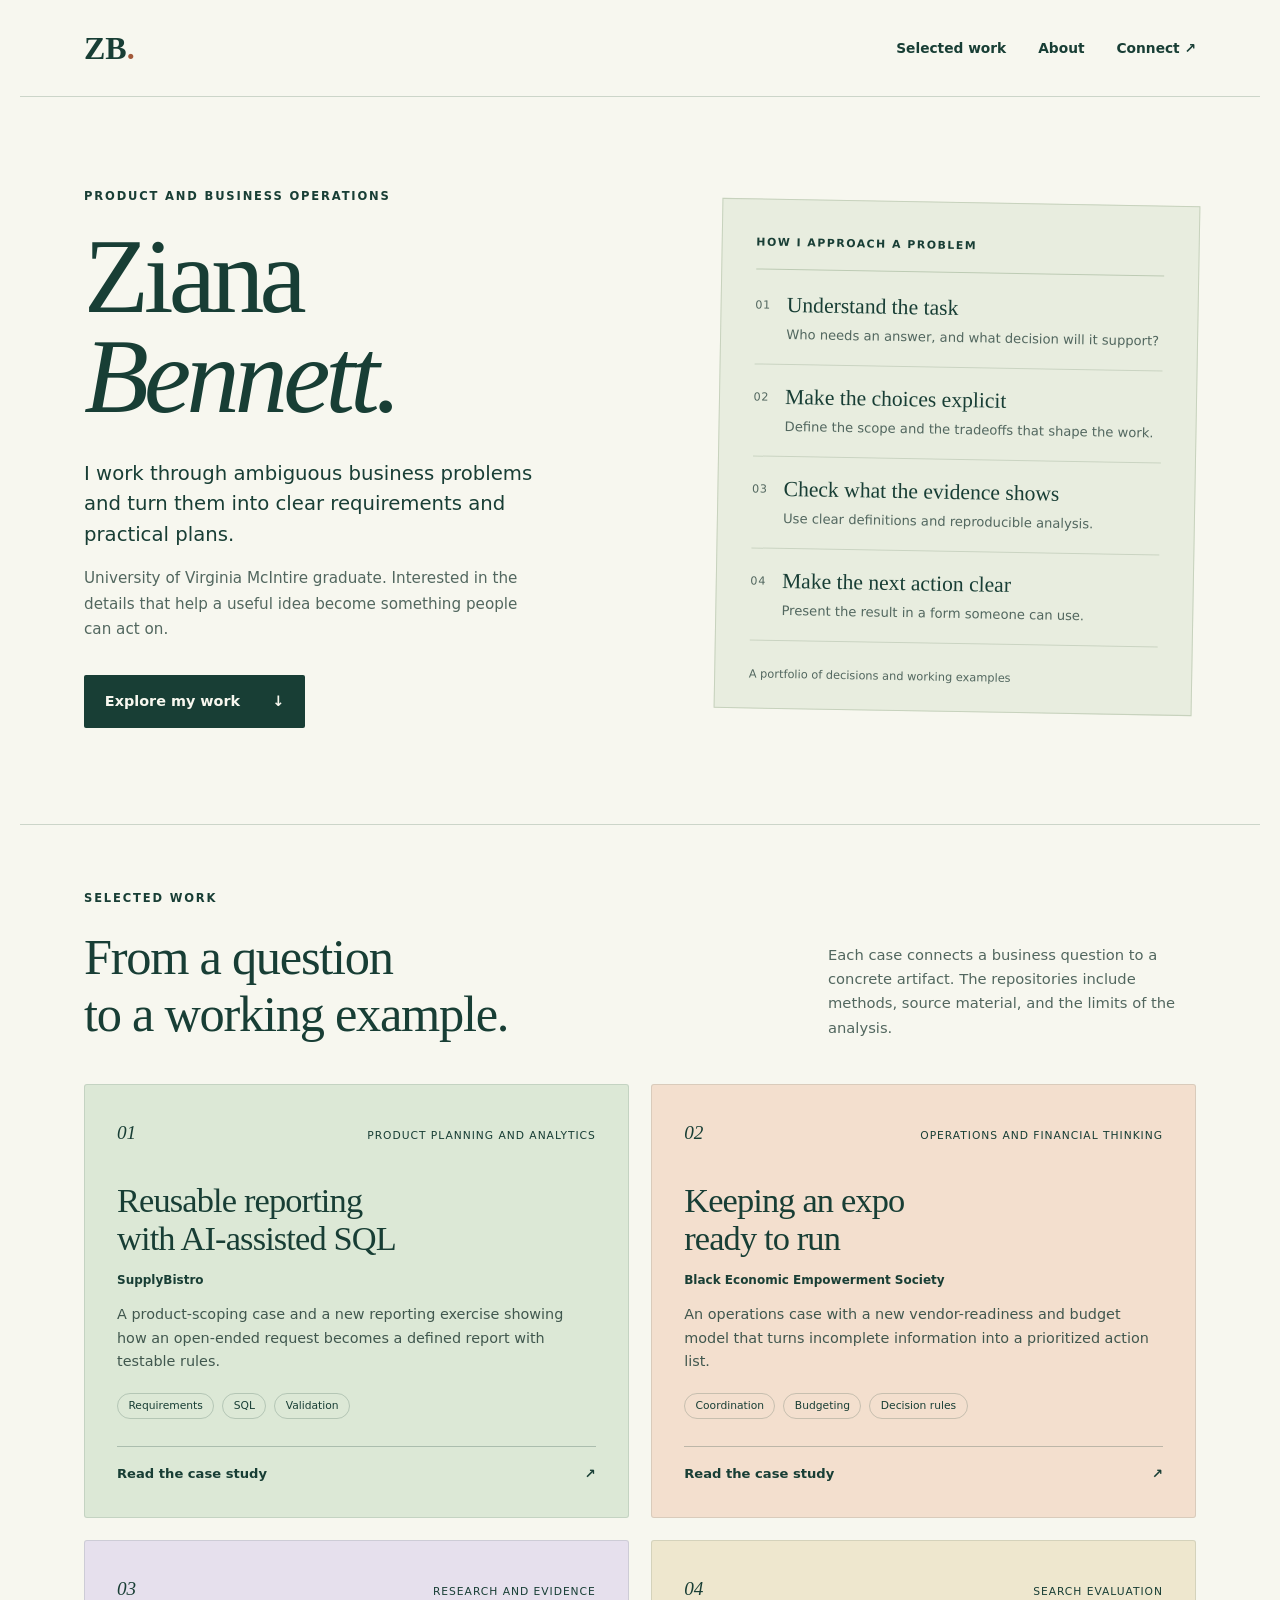
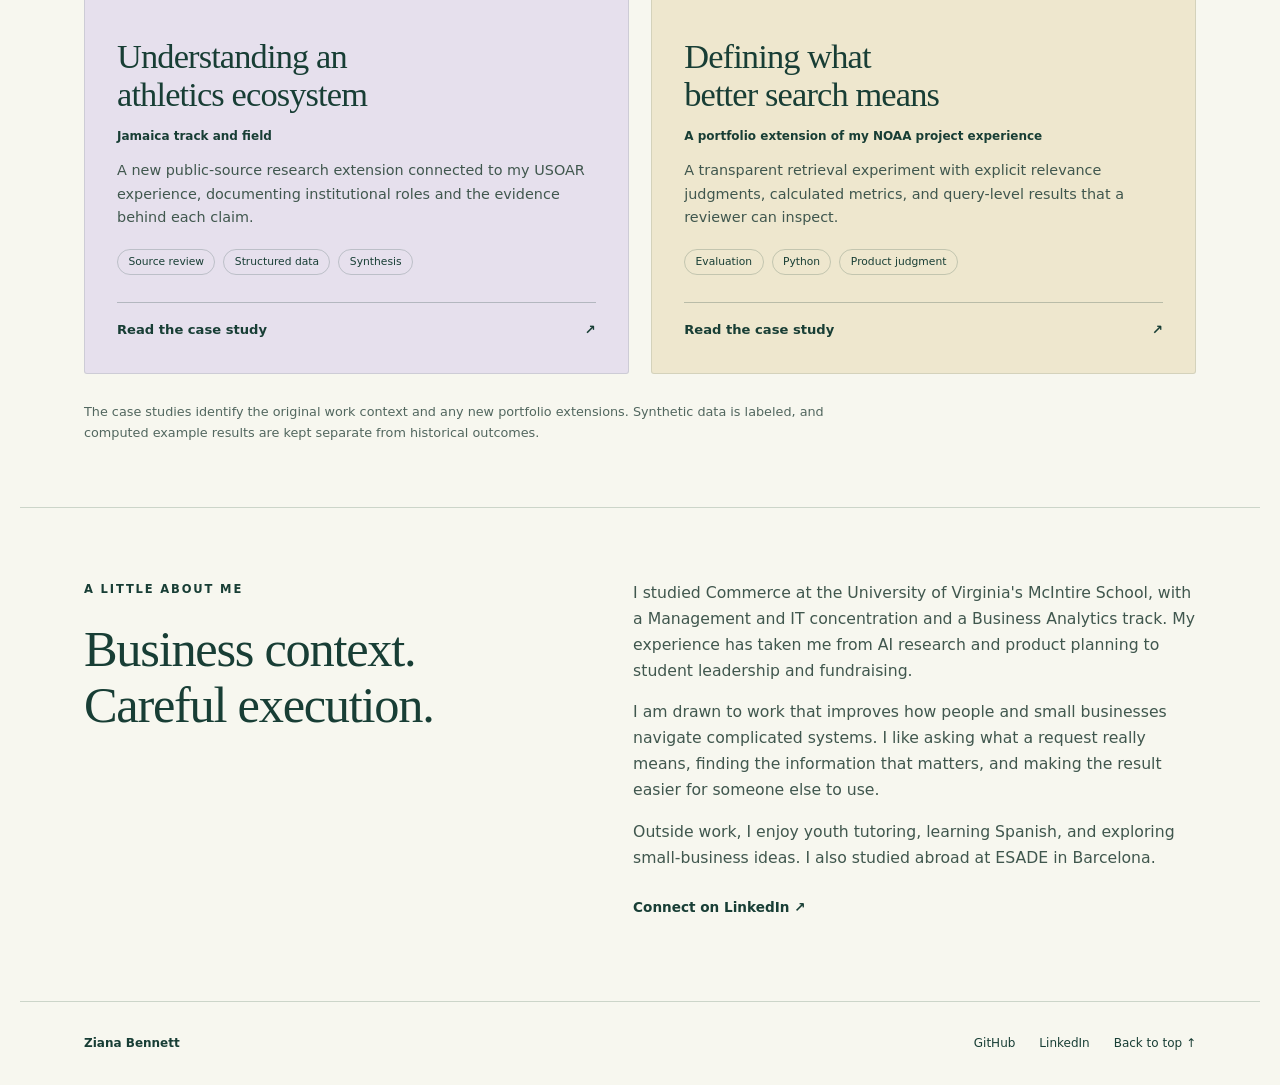
==== index.html @ 54d26b0f "Publish the portfolio website" ====
<!doctype html>
<html lang="en">
<head>
  <meta charset="utf-8">
  <meta name="viewport" content="width=device-width,initial-scale=1">
  <meta name="description" content="Ziana Bennett's product and business operations portfolio. Explore reporting, event operations, research, and search evaluation case studies.">
  <meta name="theme-color" content="#193d35">
  <title>Ziana Bennett | Product and Business Operations</title>
  <link rel="stylesheet" href="styles.css">
</head>
<body>
  <a class="skip-link" href="#main">Skip to content</a>
  <header class="site-header">
    <a class="wordmark" href="#home" aria-label="Ziana Bennett home">ZB<span aria-hidden="true">.</span></a>
    <nav aria-label="Main navigation">
      <a href="#work">Selected work</a>
      <a href="#about">About</a>
      <a href="https://www.linkedin.com/in/ziana-bennett/">Connect <span aria-hidden="true">↗</span></a>
    </nav>
  </header>
  <main id="main">
    <section class="hero" id="home" aria-labelledby="hero-title">
      <div class="hero-copy">
        <p class="eyebrow">Product and business operations</p>
        <h1 id="hero-title">Ziana<br><em>Bennett.</em></h1>
        <p class="intro">I work through ambiguous business problems and turn them into clear requirements and practical plans.</p>
        <p class="hero-note">University of Virginia McIntire graduate. Interested in the details that help a useful idea become something people can act on.</p>
        <a class="button" href="#work">Explore my work <span aria-hidden="true">↓</span></a>
      </div>
      <aside class="hero-panel" aria-label="Portfolio approach">
        <div class="panel-label">How I approach a problem</div>
        <ol class="approach">
          <li><span class="step">01</span><div><h2>Understand the task</h2><p>Who needs an answer, and what decision will it support?</p></div></li>
          <li><span class="step">02</span><div><h2>Make the choices explicit</h2><p>Define the scope and the tradeoffs that shape the work.</p></div></li>
          <li><span class="step">03</span><div><h2>Check what the evidence shows</h2><p>Use clear definitions and reproducible analysis.</p></div></li>
          <li><span class="step">04</span><div><h2>Make the next action clear</h2><p>Present the result in a form someone can use.</p></div></li>
        </ol>
        <p class="panel-footer">A portfolio of decisions and working examples</p>
      </aside>
    </section>
    <section class="work-section" id="work" aria-labelledby="work-title">
      <div class="section-heading"><div><p class="eyebrow">Selected work</p><h2 id="work-title">From a question<br>to a working example.</h2></div><p>Each case connects a business question to a concrete artifact. The repositories include methods, source material, and the limits of the analysis.</p></div>
      <div class="project-grid">
        <article class="project-card card-green">
          <div class="card-top"><span class="project-number">01</span><span class="project-type">Product planning and analytics</span></div>
          <h3>Reusable reporting<br>with AI-assisted SQL</h3>
          <p class="project-context">SupplyBistro</p>
          <p>A product-scoping case and a new reporting exercise showing how an open-ended request becomes a defined report with testable rules.</p>
          <ul class="tags" aria-label="Project methods"><li>Requirements</li><li>SQL</li><li>Validation</li></ul>
          <a class="project-link" href="https://github.com/zianabennett/supplybistro-ai-reporting">Read the case study <span aria-hidden="true">↗</span></a>
        </article>
        <article class="project-card card-peach">
          <div class="card-top"><span class="project-number">02</span><span class="project-type">Operations and financial thinking</span></div>
          <h3>Keeping an expo<br>ready to run</h3>
          <p class="project-context">Black Economic Empowerment Society</p>
          <p>An operations case with a new vendor-readiness and budget model that turns incomplete information into a prioritized action list.</p>
          <ul class="tags" aria-label="Project methods"><li>Coordination</li><li>Budgeting</li><li>Decision rules</li></ul>
          <a class="project-link" href="https://github.com/zianabennett/bees-business-expo">Read the case study <span aria-hidden="true">↗</span></a>
        </article>
        <article class="project-card card-lilac">
          <div class="card-top"><span class="project-number">03</span><span class="project-type">Research and evidence</span></div>
          <h3>Understanding an<br>athletics ecosystem</h3>
          <p class="project-context">Jamaica track and field</p>
          <p>A new public-source research extension connected to my USOAR experience, documenting institutional roles and the evidence behind each claim.</p>
          <ul class="tags" aria-label="Project methods"><li>Source review</li><li>Structured data</li><li>Synthesis</li></ul>
          <a class="project-link" href="https://github.com/zianabennett/jamaica-track-field-research">Read the case study <span aria-hidden="true">↗</span></a>
        </article>
        <article class="project-card card-sand">
          <div class="card-top"><span class="project-number">04</span><span class="project-type">Search evaluation</span></div>
          <h3>Defining what<br>better search means</h3>
          <p class="project-context">A portfolio extension of my NOAA project experience</p>
          <p>A transparent retrieval experiment with explicit relevance judgments, calculated metrics, and query-level results that a reviewer can inspect.</p>
          <ul class="tags" aria-label="Project methods"><li>Evaluation</li><li>Python</li><li>Product judgment</li></ul>
          <a class="project-link" href="https://github.com/zianabennett/noaa-ai-search-case-study">Read the case study <span aria-hidden="true">↗</span></a>
        </article>
      </div>
      <p class="work-note">The case studies identify the original work context and any new portfolio extensions. Synthetic data is labeled, and computed example results are kept separate from historical outcomes.</p>
    </section>
    <section class="about-section" id="about" aria-labelledby="about-title">
      <div><p class="eyebrow">A little about me</p><h2 id="about-title">Business context.<br>Careful execution.</h2></div>
      <div class="about-copy"><p>I studied Commerce at the University of Virginia's McIntire School, with a Management and IT concentration and a Business Analytics track. My experience has taken me from AI research and product planning to student leadership and fundraising.</p><p>I am drawn to work that improves how people and small businesses navigate complicated systems. I like asking what a request really means, finding the information that matters, and making the result easier for someone else to use.</p><p>Outside work, I enjoy youth tutoring, learning Spanish, and exploring small-business ideas. I also studied abroad at ESADE in Barcelona.</p><a class="text-link" href="https://www.linkedin.com/in/ziana-bennett/">Connect on LinkedIn <span aria-hidden="true">↗</span></a></div>
    </section>
  </main>
  <footer><p>Ziana Bennett</p><div><a href="https://github.com/zianabennett">GitHub</a><a href="https://www.linkedin.com/in/ziana-bennett/">LinkedIn</a><a href="#home">Back to top ↑</a></div></footer>
</body>
</html>
---- styles.css ----
:root{--ink:#183e35;--muted:#52675f;--paper:#f7f7ef;--line:#ccd5c9;--green:#dce8d6;--peach:#f3dfce;--lilac:#e6e0ed;--sand:#eee7ce;--serif:Georgia,'Times New Roman',serif;--sans:Inter,ui-sans-serif,system-ui,-apple-system,BlinkMacSystemFont,'Segoe UI',sans-serif}
*{box-sizing:border-box}html{scroll-behavior:smooth;scroll-padding-top:2rem}body{margin:0;background:var(--paper);color:var(--ink);font-family:var(--sans);font-size:16px;line-height:1.65}a{color:inherit}a:focus-visible{outline:3px solid #9b4f28;outline-offset:5px}::selection{background:#d4e1c5}.skip-link{position:absolute;left:1rem;top:-5rem;background:var(--ink);color:white;padding:.8rem 1rem;z-index:10}.skip-link:focus{top:1rem}.site-header,main,footer{max-width:1240px;margin:auto}.site-header{display:flex;justify-content:space-between;align-items:center;padding:2rem 4rem;border-bottom:1px solid var(--line)}.wordmark{font-family:var(--serif);font-size:2rem;line-height:1;text-decoration:none;font-weight:bold}.wordmark span{color:#a35a3a}nav{display:flex;gap:2rem;font-size:.86rem;font-weight:600}nav a{text-decoration:none}nav a:hover,.text-link:hover{text-decoration:underline;text-underline-offset:5px}.hero{display:grid;grid-template-columns:1.16fr 1fr;gap:5rem;align-items:center;padding:5.6rem 4rem 6rem}.eyebrow{text-transform:uppercase;letter-spacing:.16em;font-size:.72rem;font-weight:700;margin:0 0 1.35rem}.hero h1{font-family:var(--serif);font-weight:400;font-size:clamp(4.3rem,8.3vw,7.1rem);line-height:.94;letter-spacing:-.045em;margin:0 0 2rem}.hero h1 em{font-weight:400}.intro{font-size:1.23rem;line-height:1.55;max-width:30rem;margin-bottom:1rem}.hero-note{color:var(--muted);font-size:.95rem;max-width:29rem;margin:0 0 2.1rem}.button{display:inline-flex;gap:2rem;align-items:center;background:var(--ink);color:var(--paper);text-decoration:none;padding:.9rem 1.3rem;border-radius:2px;font-size:.9rem;font-weight:600}.button:hover{background:#2d5948}.hero-panel{background:#e8eddf;border:1px solid #c7d2bd;padding:2.1rem 2.1rem 1.5rem;transform:rotate(1deg)}.panel-label{text-transform:uppercase;font-size:.68rem;font-weight:700;letter-spacing:.14em;padding-bottom:1.1rem;border-bottom:1px solid #bdcbb4}.approach{list-style:none;padding:0;margin:.2rem 0 1.5rem}.approach li{display:flex;gap:1rem;border-bottom:1px solid #cad4c2;padding:1.2rem 0}.step{font-size:.7rem;letter-spacing:.06em;padding-top:.3rem;color:var(--muted)}.approach h2{font-family:var(--serif);font-size:1.35rem;line-height:1.2;font-weight:400;margin:0 0 .4rem}.approach p{font-size:.82rem;line-height:1.55;color:var(--muted);margin:0}.panel-footer{font-size:.71rem;color:var(--muted);margin:0}.work-section{padding:4rem;border-top:1px solid var(--line)}.section-heading{display:flex;justify-content:space-between;gap:3rem;align-items:flex-end;margin-bottom:2.6rem}.section-heading h2,.about-section h2{font-family:var(--serif);font-weight:400;font-size:clamp(2.2rem,4vw,3.15rem);line-height:1.12;letter-spacing:-.025em;margin:0}.section-heading>p{max-width:23rem;color:var(--muted);font-size:.92rem;margin:0 0 .15rem}.project-grid{display:grid;grid-template-columns:1fr 1fr;gap:1.4rem}.project-card{padding:2rem;display:flex;flex-direction:column;border:1px solid rgba(24,62,53,.12);min-height:430px;border-radius:3px}.card-green{background:var(--green)}.card-peach{background:var(--peach)}.card-lilac{background:var(--lilac)}.card-sand{background:var(--sand)}.card-top{display:flex;gap:1rem;justify-content:space-between;align-items:baseline;margin-bottom:2rem}.project-number{font-family:var(--serif);font-style:italic;font-size:1.2rem}.project-type{font-size:.67rem;text-transform:uppercase;letter-spacing:.09em;text-align:right;line-height:1.5}.project-card h3{font-family:var(--serif);font-size:2.15rem;font-weight:400;line-height:1.13;letter-spacing:-.025em;margin:0 0 .8rem}.project-context{font-size:.75rem!important;font-weight:650;color:var(--ink)!important;margin:0 0 .75rem!important}.project-card>p{font-size:.9rem;color:#40574e;line-height:1.65;margin:0 0 1rem}.tags{list-style:none;display:flex;flex-wrap:wrap;gap:.5rem;margin:.15rem 0 1.7rem;padding:0}.tags li{border:1px solid rgba(24,62,53,.2);padding:.2rem .65rem;border-radius:50px;font-size:.67rem}.project-link{margin-top:auto;border-top:1px solid rgba(24,62,53,.25);padding-top:1rem;text-decoration:none;display:flex;justify-content:space-between;font-size:.82rem;font-weight:650}.project-link:hover span{transform:translate(3px,-3px)}.project-link span{transition:transform .15s}.work-note{max-width:49rem;font-size:.8rem;line-height:1.65;color:var(--muted);margin:1.7rem 0 0}.about-section{padding:4.5rem 4rem 5rem;display:grid;grid-template-columns:1fr 1.2fr;gap:5rem;border-top:1px solid var(--line)}.about-copy p{margin:0 0 1rem;font-size:.98rem;color:#40574e}.text-link{display:inline-block;margin-top:.6rem;text-decoration:none;font-weight:650;font-size:.85rem}footer{border-top:1px solid var(--line);padding:2rem 4rem;display:flex;justify-content:space-between;font-size:.75rem}footer p{margin:0;font-weight:650}footer div{display:flex;gap:1.5rem}footer a{text-decoration:none}footer a:hover{text-decoration:underline}
@media(min-width:1500px){.site-header,main,footer{max-width:1360px}.hero{gap:7rem}.hero h1{font-size:8rem}}
@media(max-width:900px){.site-header{padding:1.5rem 2rem}.hero{padding:4rem 2rem;gap:2.5rem}.hero-panel{padding:1.6rem}.hero h1{font-size:5.5rem}.intro{font-size:1.08rem}.work-section{padding:3rem 2rem}.project-card{padding:1.5rem}.project-card h3{font-size:1.9rem}.about-section{padding:3.5rem 2rem;gap:3rem}footer{padding:1.7rem 2rem}}
@media(max-width:660px){body{font-size:15px}.site-header{padding:1.3rem 1.3rem}nav{gap:1rem;font-size:.76rem}.wordmark{font-size:1.7rem}.hero{display:block;padding:3.5rem 1.3rem 3rem}.hero h1{font-size:5rem}.hero-note,.intro{max-width:33rem}.hero-panel{margin-top:3rem;transform:none}.work-section{padding:3rem 1.3rem}.section-heading{display:block}.section-heading>p{margin-top:1.4rem;max-width:none}.project-grid{grid-template-columns:1fr}.project-card{min-height:390px;padding:1.6rem}.project-card h3{font-size:2.2rem}.about-section{grid-template-columns:1fr;padding:3rem 1.3rem;gap:1.7rem}footer{padding:1.5rem 1.3rem;gap:1rem;align-items:flex-start}footer div{flex-wrap:wrap;justify-content:flex-end;gap:.6rem 1rem}}
@media(prefers-reduced-motion:reduce){html{scroll-behavior:auto}*,*::before,*::after{transition:none!important}}
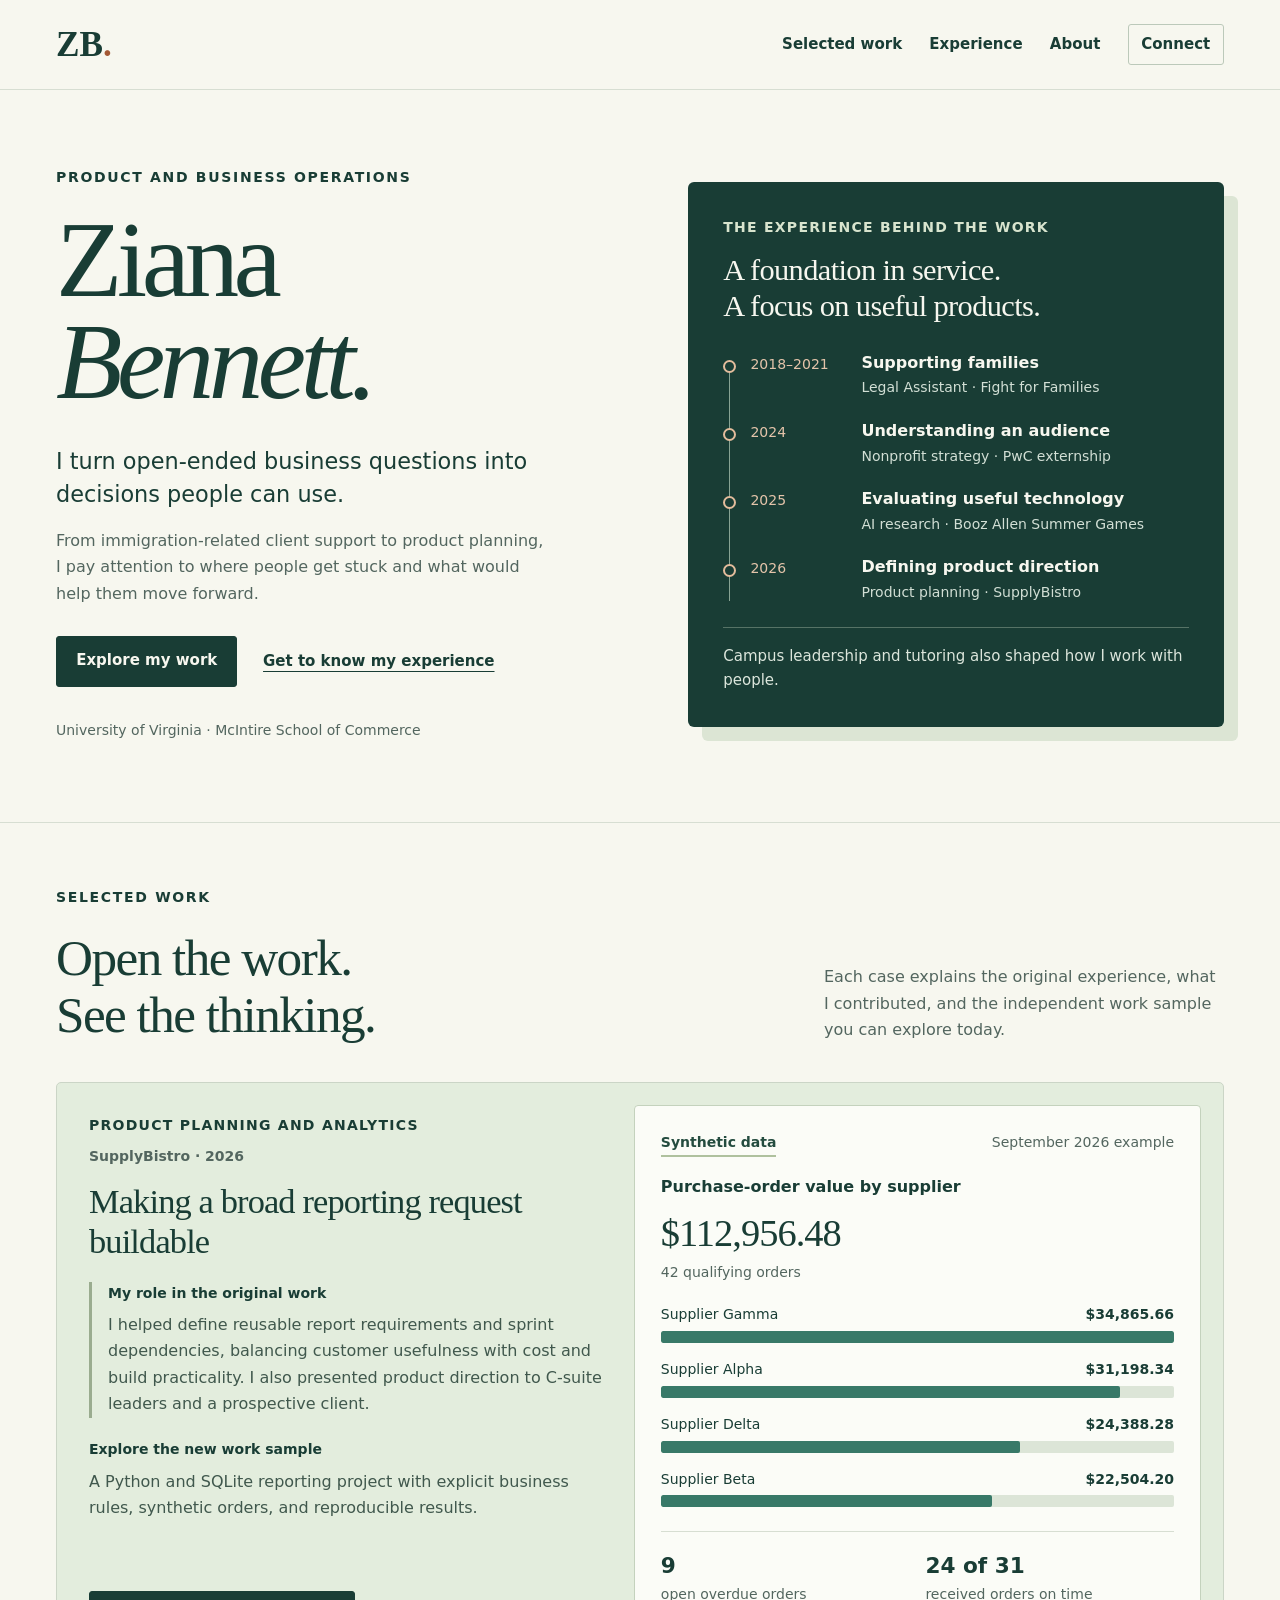
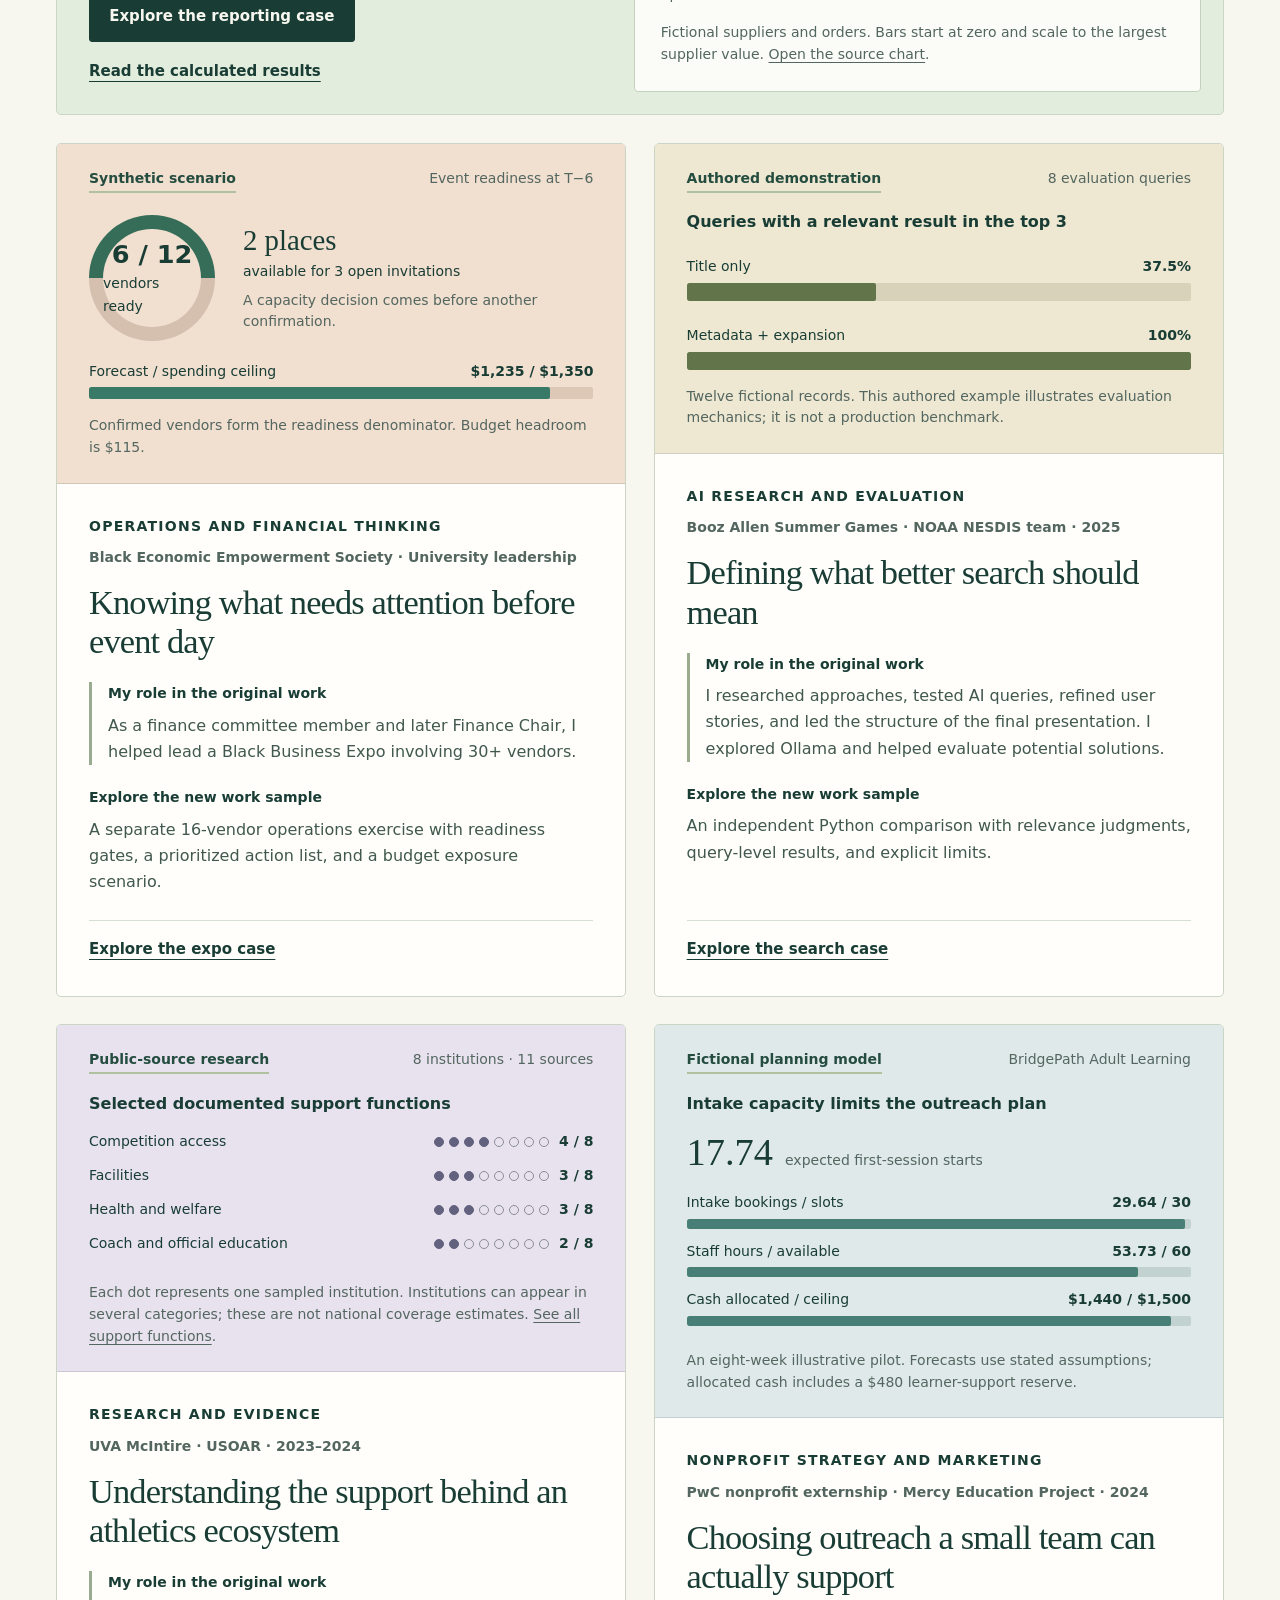
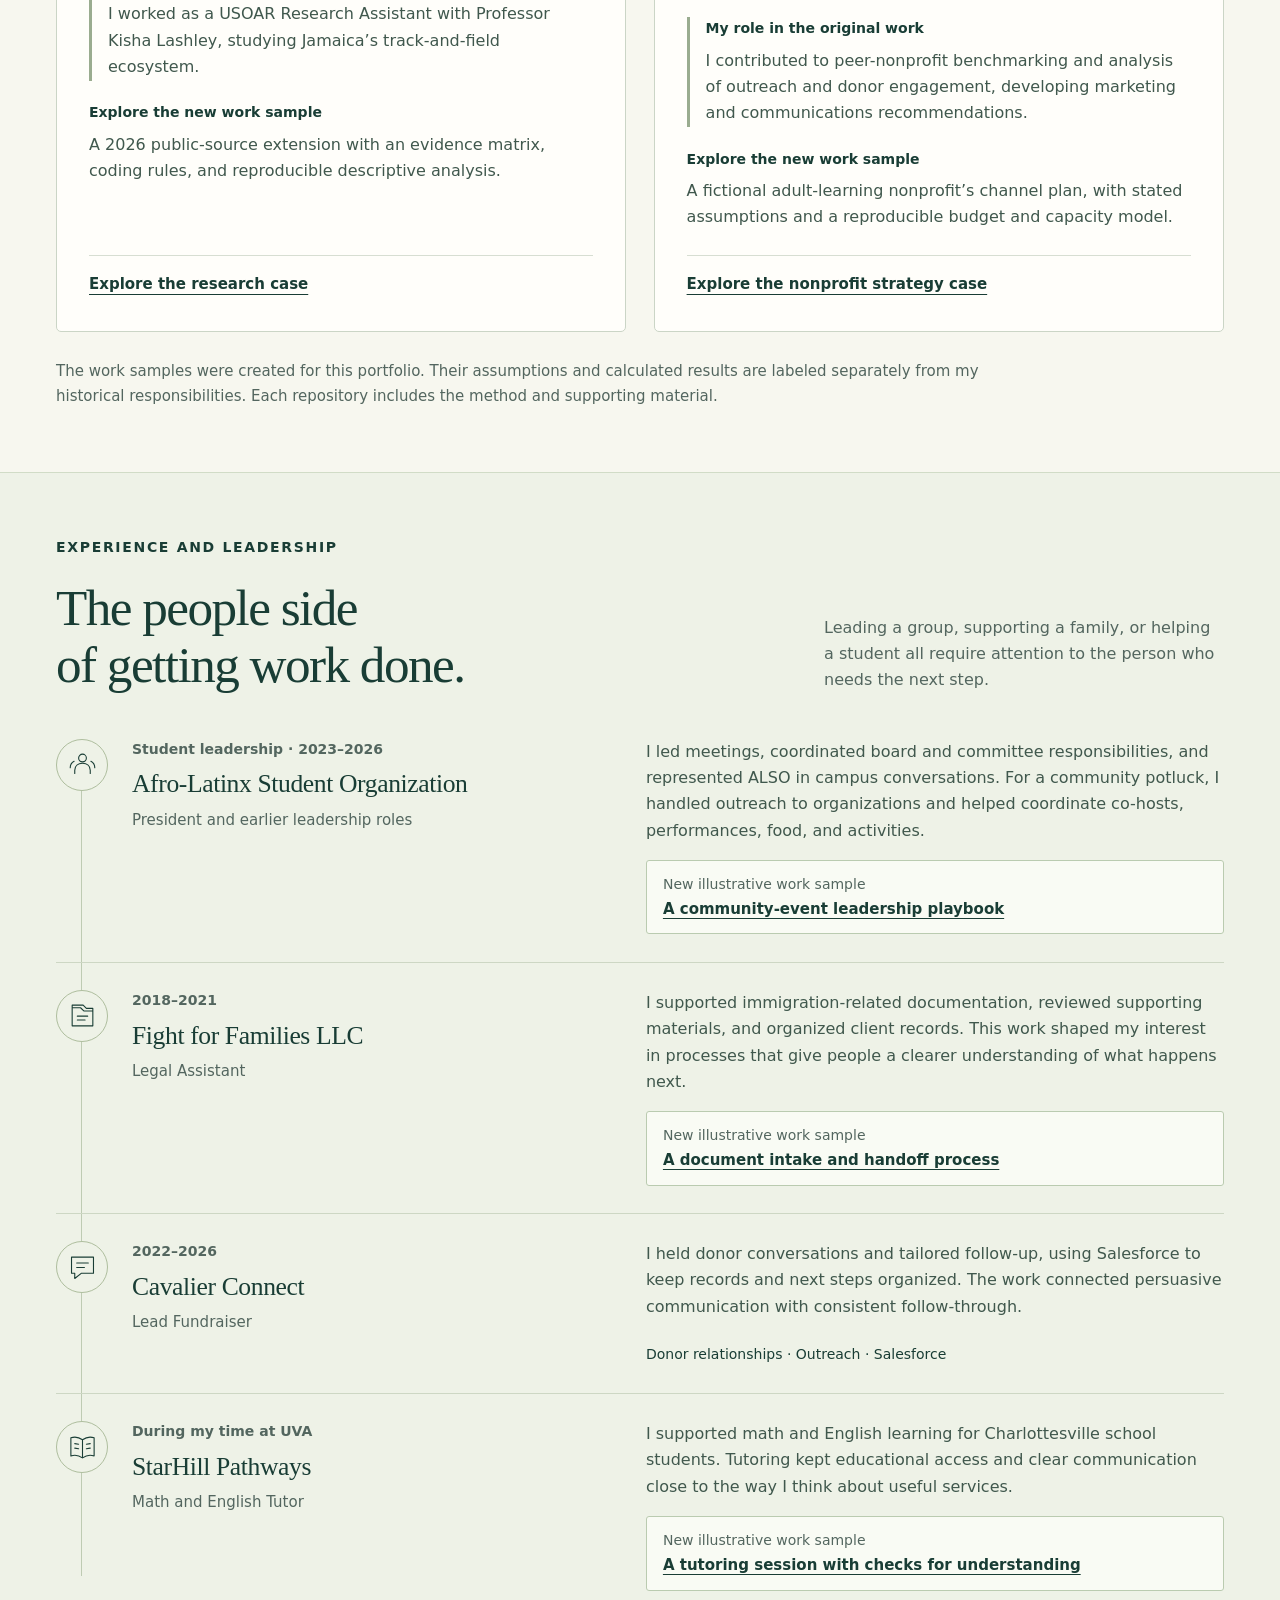
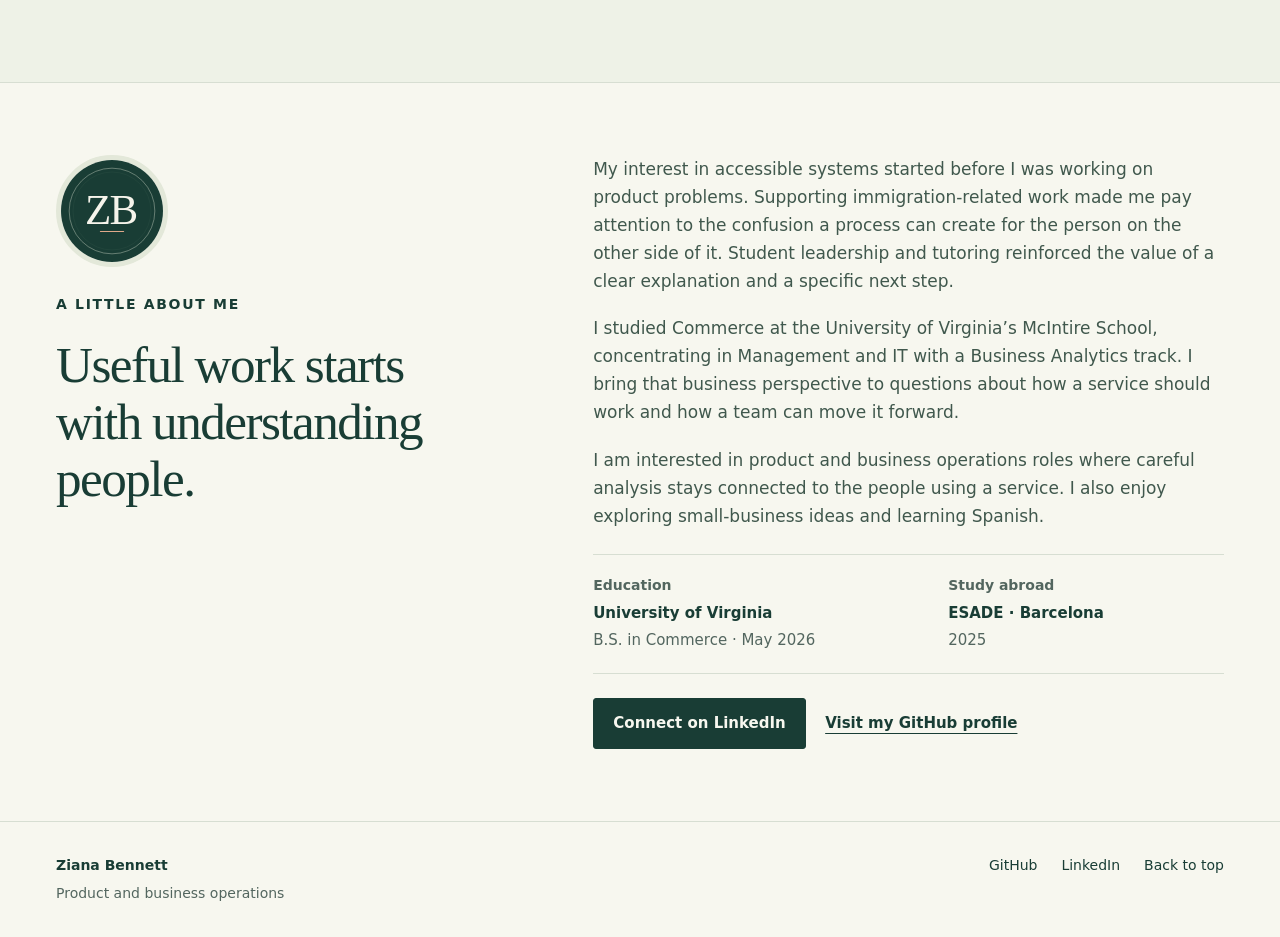
==== commit 22d69bb2: "Refresh portfolio with experience context and visual case studies" ====
--- a/index.html
+++ b/index.html
@@ -2,10 +2,16 @@
 <html lang="en">
 <head>
   <meta charset="utf-8">
-  <meta name="viewport" content="width=device-width,initial-scale=1">
-  <meta name="description" content="Ziana Bennett's product and business operations portfolio. Explore reporting, event operations, research, and search evaluation case studies.">
+  <meta name="viewport" content="width=device-width, initial-scale=1">
+  <meta name="description" content="Ziana Bennett's product and business operations portfolio. Explore work in reporting, nonprofit strategy, research, and event operations, alongside leadership and client-service experience.">
   <meta name="theme-color" content="#193d35">
+  <meta property="og:type" content="website">
+  <meta property="og:title" content="Ziana Bennett | Product and Business Operations">
+  <meta property="og:description" content="Business questions, thoughtful execution, and the people behind the work. Explore Ziana's projects and experience.">
+  <meta property="og:url" content="https://zianabennett.github.io/">
+  <meta property="og:image" content="https://zianabennett.github.io/assets/avatar.png">
   <title>Ziana Bennett | Product and Business Operations</title>
+  <link rel="icon" href="assets/avatar.svg" type="image/svg+xml">
   <link rel="stylesheet" href="styles.css">
 </head>
 <body>
@@ -13,74 +19,97 @@
   <header class="site-header">
     <a class="wordmark" href="#home" aria-label="Ziana Bennett home">ZB<span aria-hidden="true">.</span></a>
     <nav aria-label="Main navigation">
-      <a href="#work">Selected work</a>
-      <a href="#about">About</a>
-      <a href="https://www.linkedin.com/in/ziana-bennett/">Connect <span aria-hidden="true">↗</span></a>
+      <a href="#work">Selected work</a><a href="#experience">Experience</a><a href="#about">About</a>
+      <a class="nav-connect" href="https://www.linkedin.com/in/ziana-bennett/">Connect</a>
     </nav>
   </header>
   <main id="main">
-    <section class="hero" id="home" aria-labelledby="hero-title">
+    <section class="hero section-shell" id="home" aria-labelledby="hero-title">
       <div class="hero-copy">
         <p class="eyebrow">Product and business operations</p>
         <h1 id="hero-title">Ziana<br><em>Bennett.</em></h1>
-        <p class="intro">I work through ambiguous business problems and turn them into clear requirements and practical plans.</p>
-        <p class="hero-note">University of Virginia McIntire graduate. Interested in the details that help a useful idea become something people can act on.</p>
-        <a class="button" href="#work">Explore my work <span aria-hidden="true">↓</span></a>
+        <p class="intro">I turn open-ended business questions into decisions people can use.</p>
+        <p class="hero-note">From immigration-related client support to product planning, I pay attention to where people get stuck and what would help them move forward.</p>
+        <div class="hero-actions"><a class="button" href="#work">Explore my work</a><a class="text-link" href="#experience">Get to know my experience</a></div>
+        <p class="education-note">University of Virginia · McIntire School of Commerce</p>
       </div>
-      <aside class="hero-panel" aria-label="Portfolio approach">
-        <div class="panel-label">How I approach a problem</div>
-        <ol class="approach">
-          <li><span class="step">01</span><div><h2>Understand the task</h2><p>Who needs an answer, and what decision will it support?</p></div></li>
-          <li><span class="step">02</span><div><h2>Make the choices explicit</h2><p>Define the scope and the tradeoffs that shape the work.</p></div></li>
-          <li><span class="step">03</span><div><h2>Check what the evidence shows</h2><p>Use clear definitions and reproducible analysis.</p></div></li>
-          <li><span class="step">04</span><div><h2>Make the next action clear</h2><p>Present the result in a form someone can use.</p></div></li>
+      <aside class="journey-panel" aria-labelledby="journey-title">
+        <div class="journey-heading"><p class="eyebrow">The experience behind the work</p><h2 id="journey-title">A foundation in service.<br>A focus on useful products.</h2></div>
+        <ol class="journey-list">
+          <li><span class="journey-date">2018–2021</span><div><h3>Supporting families</h3><p>Legal Assistant · Fight for Families</p></div></li>
+          <li><span class="journey-date">2024</span><div><h3>Understanding an audience</h3><p>Nonprofit strategy · PwC externship</p></div></li>
+          <li><span class="journey-date">2025</span><div><h3>Evaluating useful technology</h3><p>AI research · Booz Allen Summer Games</p></div></li>
+          <li><span class="journey-date">2026</span><div><h3>Defining product direction</h3><p>Product planning · SupplyBistro</p></div></li>
         </ol>
-        <p class="panel-footer">A portfolio of decisions and working examples</p>
+        <p class="journey-foot">Campus leadership and tutoring also shaped how I work with people.</p>
       </aside>
     </section>
-    <section class="work-section" id="work" aria-labelledby="work-title">
-      <div class="section-heading"><div><p class="eyebrow">Selected work</p><h2 id="work-title">From a question<br>to a working example.</h2></div><p>Each case connects a business question to a concrete artifact. The repositories include methods, source material, and the limits of the analysis.</p></div>
+
+    <section class="work-section section-shell" id="work" aria-labelledby="work-title">
+      <div class="section-heading"><div><p class="eyebrow">Selected work</p><h2 id="work-title">Open the work.<br>See the thinking.</h2></div><p>Each case explains the original experience, what I contributed, and the independent work sample you can explore today.</p></div>
       <div class="project-grid">
-        <article class="project-card card-green">
-          <div class="card-top"><span class="project-number">01</span><span class="project-type">Product planning and analytics</span></div>
-          <h3>Reusable reporting<br>with AI-assisted SQL</h3>
-          <p class="project-context">SupplyBistro</p>
-          <p>A product-scoping case and a new reporting exercise showing how an open-ended request becomes a defined report with testable rules.</p>
-          <ul class="tags" aria-label="Project methods"><li>Requirements</li><li>SQL</li><li>Validation</li></ul>
-          <a class="project-link" href="https://github.com/zianabennett/supplybistro-ai-reporting">Read the case study <span aria-hidden="true">↗</span></a>
+        <article class="project-card project-featured" aria-labelledby="reporting-title">
+          <div class="project-copy">
+            <p class="project-category">Product planning and analytics</p>
+            <p class="project-organization">SupplyBistro · 2026</p>
+            <h3 id="reporting-title">Making a broad reporting request buildable</h3>
+            <div class="role-context"><p class="small-label">My role in the original work</p><p>I helped define reusable report requirements and sprint dependencies, balancing customer usefulness with cost and build practicality. I also presented product direction to C-suite leaders and a prospective client.</p></div>
+            <p class="sample-description"><strong>Explore the new work sample</strong> A Python and SQLite reporting project with explicit business rules, synthetic orders, and reproducible results.</p>
+            <div class="project-links"><a class="button" href="https://github.com/zianabennett/supplybistro-ai-reporting">Explore the reporting case</a><a class="text-link" href="https://github.com/zianabennett/supplybistro-ai-reporting/blob/main/results/summary.md">Read the calculated results</a></div>
+          </div>
+          <figure class="report-visual">
+            <div class="visual-heading"><span class="sample-label">Synthetic data</span><span>September 2026 example</span></div>
+            <figcaption class="visual-title">Purchase-order value by supplier</figcaption>
+            <div class="visual-total"><strong>$112,956.48</strong><span>42 qualifying orders</span></div>
+            <div class="bar-chart"><div class="bar-row"><div class="bar-label"><span>Supplier Gamma</span><span>$34,865.66</span></div><div class="bar-track"><span style="--bar:100.0000%"></span></div></div><div class="bar-row"><div class="bar-label"><span>Supplier Alpha</span><span>$31,198.34</span></div><div class="bar-track"><span style="--bar:89.4816%"></span></div></div><div class="bar-row"><div class="bar-label"><span>Supplier Delta</span><span>$24,388.28</span></div><div class="bar-track"><span style="--bar:69.9493%"></span></div></div><div class="bar-row"><div class="bar-label"><span>Supplier Beta</span><span>$22,504.20</span></div><div class="bar-track"><span style="--bar:64.5455%"></span></div></div></div>
+            <div class="report-footer"><div><strong>9</strong><span>open overdue orders</span></div><div><strong>24 of 31</strong><span>received orders on time</span></div></div>
+            <p class="chart-note">Fictional suppliers and orders. Bars start at zero and scale to the largest supplier value. <a href="assets/supplier-order-value.svg">Open the source chart</a>.</p>
+          </figure>
         </article>
-        <article class="project-card card-peach">
-          <div class="card-top"><span class="project-number">02</span><span class="project-type">Operations and financial thinking</span></div>
-          <h3>Keeping an expo<br>ready to run</h3>
-          <p class="project-context">Black Economic Empowerment Society</p>
-          <p>An operations case with a new vendor-readiness and budget model that turns incomplete information into a prioritized action list.</p>
-          <ul class="tags" aria-label="Project methods"><li>Coordination</li><li>Budgeting</li><li>Decision rules</li></ul>
-          <a class="project-link" href="https://github.com/zianabennett/bees-business-expo">Read the case study <span aria-hidden="true">↗</span></a>
+
+        <article class="project-card card-peach" aria-labelledby="expo-title">
+          <figure class="project-visual expo-visual">
+            <div class="visual-heading"><span class="sample-label">Synthetic scenario</span><span>Event readiness at T−6</span></div>
+            <div class="readiness-layout"><div class="donut" role="img" aria-label="Six of twelve confirmed vendors are ready, 50 percent"><div><strong>6 / 12</strong><span>vendors ready</span></div></div><div class="readiness-callout"><strong>2 places</strong><span>available for 3 open invitations</span><p>A capacity decision comes before another confirmation.</p></div></div>
+            <div class="bar-row budget-bar"><div class="bar-label"><span>Forecast / spending ceiling</span><span>$1,235 / $1,350</span></div><div class="bar-track"><span style="--bar:91.4815%"></span></div></div>
+            <figcaption class="chart-note">Confirmed vendors form the readiness denominator. Budget headroom is $115.</figcaption>
+          </figure>
+          <div class="project-copy"><p class="project-category">Operations and financial thinking</p><p class="project-organization">Black Economic Empowerment Society · University leadership</p><h3 id="expo-title">Knowing what needs attention before event day</h3><div class="role-context"><p class="small-label">My role in the original work</p><p>As a finance committee member and later Finance Chair, I helped lead a Black Business Expo involving 30+ vendors.</p></div><p class="sample-description"><strong>Explore the new work sample</strong> A separate 16-vendor operations exercise with readiness gates, a prioritized action list, and a budget exposure scenario.</p><a class="project-link" href="https://github.com/zianabennett/bees-business-expo">Explore the expo case</a></div>
         </article>
-        <article class="project-card card-lilac">
-          <div class="card-top"><span class="project-number">03</span><span class="project-type">Research and evidence</span></div>
-          <h3>Understanding an<br>athletics ecosystem</h3>
-          <p class="project-context">Jamaica track and field</p>
-          <p>A new public-source research extension connected to my USOAR experience, documenting institutional roles and the evidence behind each claim.</p>
-          <ul class="tags" aria-label="Project methods"><li>Source review</li><li>Structured data</li><li>Synthesis</li></ul>
-          <a class="project-link" href="https://github.com/zianabennett/jamaica-track-field-research">Read the case study <span aria-hidden="true">↗</span></a>
+
+        <article class="project-card card-sand" aria-labelledby="search-title">
+          <figure class="project-visual search-visual"><div class="visual-heading"><span class="sample-label">Authored demonstration</span><span>8 evaluation queries</span></div><figcaption class="visual-title">Queries with a relevant result in the top 3</figcaption><div class="bar-chart search-chart"><div class="bar-row"><div class="bar-label"><span>Title only</span><span>37.5%</span></div><div class="bar-track"><span style="--bar:37.5%"></span></div></div><div class="bar-row"><div class="bar-label"><span>Metadata + expansion</span><span>100%</span></div><div class="bar-track"><span style="--bar:100%"></span></div></div></div><p class="chart-note">Twelve fictional records. This authored example illustrates evaluation mechanics; it is not a production benchmark.</p></figure>
+          <div class="project-copy"><p class="project-category">AI research and evaluation</p><p class="project-organization">Booz Allen Summer Games · NOAA NESDIS team · 2025</p><h3 id="search-title">Defining what better search should mean</h3><div class="role-context"><p class="small-label">My role in the original work</p><p>I researched approaches, tested AI queries, refined user stories, and led the structure of the final presentation. I explored Ollama and helped evaluate potential solutions.</p></div><p class="sample-description"><strong>Explore the new work sample</strong> An independent Python comparison with relevance judgments, query-level results, and explicit limits.</p><a class="project-link" href="https://github.com/zianabennett/noaa-ai-search-case-study">Explore the search case</a></div>
         </article>
-        <article class="project-card card-sand">
-          <div class="card-top"><span class="project-number">04</span><span class="project-type">Search evaluation</span></div>
-          <h3>Defining what<br>better search means</h3>
-          <p class="project-context">A portfolio extension of my NOAA project experience</p>
-          <p>A transparent retrieval experiment with explicit relevance judgments, calculated metrics, and query-level results that a reviewer can inspect.</p>
-          <ul class="tags" aria-label="Project methods"><li>Evaluation</li><li>Python</li><li>Product judgment</li></ul>
-          <a class="project-link" href="https://github.com/zianabennett/noaa-ai-search-case-study">Read the case study <span aria-hidden="true">↗</span></a>
+
+        <article class="project-card card-lilac" aria-labelledby="research-title">
+          <figure class="project-visual research-visual"><div class="visual-heading"><span class="sample-label">Public-source research</span><span>8 institutions · 11 sources</span></div><figcaption class="visual-title">Selected documented support functions</figcaption><div class="dot-chart"><div class="dot-row"><span>Competition access</span><div class="dot-count"><svg viewBox="0 0 117 12" width="117" height="12" aria-hidden="true"><circle cx="6" cy="6" r="4.5" class="filled"/><circle cx="21" cy="6" r="4.5" class="filled"/><circle cx="36" cy="6" r="4.5" class="filled"/><circle cx="51" cy="6" r="4.5" class="filled"/><circle cx="66" cy="6" r="4.5" class="unfilled"/><circle cx="81" cy="6" r="4.5" class="unfilled"/><circle cx="96" cy="6" r="4.5" class="unfilled"/><circle cx="111" cy="6" r="4.5" class="unfilled"/></svg><b>4 / 8</b></div></div><div class="dot-row"><span>Facilities</span><div class="dot-count"><svg viewBox="0 0 117 12" width="117" height="12" aria-hidden="true"><circle cx="6" cy="6" r="4.5" class="filled"/><circle cx="21" cy="6" r="4.5" class="filled"/><circle cx="36" cy="6" r="4.5" class="filled"/><circle cx="51" cy="6" r="4.5" class="unfilled"/><circle cx="66" cy="6" r="4.5" class="unfilled"/><circle cx="81" cy="6" r="4.5" class="unfilled"/><circle cx="96" cy="6" r="4.5" class="unfilled"/><circle cx="111" cy="6" r="4.5" class="unfilled"/></svg><b>3 / 8</b></div></div><div class="dot-row"><span>Health and welfare</span><div class="dot-count"><svg viewBox="0 0 117 12" width="117" height="12" aria-hidden="true"><circle cx="6" cy="6" r="4.5" class="filled"/><circle cx="21" cy="6" r="4.5" class="filled"/><circle cx="36" cy="6" r="4.5" class="filled"/><circle cx="51" cy="6" r="4.5" class="unfilled"/><circle cx="66" cy="6" r="4.5" class="unfilled"/><circle cx="81" cy="6" r="4.5" class="unfilled"/><circle cx="96" cy="6" r="4.5" class="unfilled"/><circle cx="111" cy="6" r="4.5" class="unfilled"/></svg><b>3 / 8</b></div></div><div class="dot-row"><span>Coach and official education</span><div class="dot-count"><svg viewBox="0 0 117 12" width="117" height="12" aria-hidden="true"><circle cx="6" cy="6" r="4.5" class="filled"/><circle cx="21" cy="6" r="4.5" class="filled"/><circle cx="36" cy="6" r="4.5" class="unfilled"/><circle cx="51" cy="6" r="4.5" class="unfilled"/><circle cx="66" cy="6" r="4.5" class="unfilled"/><circle cx="81" cy="6" r="4.5" class="unfilled"/><circle cx="96" cy="6" r="4.5" class="unfilled"/><circle cx="111" cy="6" r="4.5" class="unfilled"/></svg><b>2 / 8</b></div></div></div><p class="chart-note">Each dot represents one sampled institution. Institutions can appear in several categories; these are not national coverage estimates. <a href="assets/athletics-support-functions.svg">See all support functions</a>.</p></figure>
+          <div class="project-copy"><p class="project-category">Research and evidence</p><p class="project-organization">UVA McIntire · USOAR · 2023–2024</p><h3 id="research-title">Understanding the support behind an athletics ecosystem</h3><div class="role-context"><p class="small-label">My role in the original work</p><p>I worked as a USOAR Research Assistant with Professor Kisha Lashley, studying Jamaica’s track-and-field ecosystem.</p></div><p class="sample-description"><strong>Explore the new work sample</strong> A 2026 public-source extension with an evidence matrix, coding rules, and reproducible descriptive analysis.</p><a class="project-link" href="https://github.com/zianabennett/jamaica-track-field-research">Explore the research case</a></div>
+        </article>
+
+        <article class="project-card card-blue" aria-labelledby="nonprofit-title">
+          <figure class="project-visual nonprofit-visual"><div class="visual-heading"><span class="sample-label">Fictional planning model</span><span>BridgePath Adult Learning</span></div><figcaption class="visual-title">Intake capacity limits the outreach plan</figcaption><div class="nonprofit-forecast"><strong>17.74</strong><span>expected first-session starts</span></div><div class="bar-chart capacity-chart"><div class="bar-row"><div class="bar-label"><span>Intake bookings / slots</span><span>29.64 / 30</span></div><div class="bar-track"><span style="--bar:98.8%"></span></div></div><div class="bar-row"><div class="bar-label"><span>Staff hours / available</span><span>53.73 / 60</span></div><div class="bar-track"><span style="--bar:89.55%"></span></div></div><div class="bar-row"><div class="bar-label"><span>Cash allocated / ceiling</span><span>$1,440 / $1,500</span></div><div class="bar-track"><span style="--bar:96%"></span></div></div></div><p class="chart-note">An eight-week illustrative pilot. Forecasts use stated assumptions; allocated cash includes a $480 learner-support reserve.</p></figure>
+          <div class="project-copy"><p class="project-category">Nonprofit strategy and marketing</p><p class="project-organization">PwC nonprofit externship · Mercy Education Project · 2024</p><h3 id="nonprofit-title">Choosing outreach a small team can actually support</h3><div class="role-context"><p class="small-label">My role in the original work</p><p>I contributed to peer-nonprofit benchmarking and analysis of outreach and donor engagement, developing marketing and communications recommendations.</p></div><p class="sample-description"><strong>Explore the new work sample</strong> A fictional adult-learning nonprofit’s channel plan, with stated assumptions and a reproducible budget and capacity model.</p><a class="project-link" href="https://github.com/zianabennett/pwc-nonprofit-strategy">Explore the nonprofit strategy case</a></div>
         </article>
       </div>
-      <p class="work-note">The case studies identify the original work context and any new portfolio extensions. Synthetic data is labeled, and computed example results are kept separate from historical outcomes.</p>
+      <p class="work-note">The work samples were created for this portfolio. Their assumptions and calculated results are labeled separately from my historical responsibilities. Each repository includes the method and supporting material.</p>
     </section>
-    <section class="about-section" id="about" aria-labelledby="about-title">
-      <div><p class="eyebrow">A little about me</p><h2 id="about-title">Business context.<br>Careful execution.</h2></div>
-      <div class="about-copy"><p>I studied Commerce at the University of Virginia's McIntire School, with a Management and IT concentration and a Business Analytics track. My experience has taken me from AI research and product planning to student leadership and fundraising.</p><p>I am drawn to work that improves how people and small businesses navigate complicated systems. I like asking what a request really means, finding the information that matters, and making the result easier for someone else to use.</p><p>Outside work, I enjoy youth tutoring, learning Spanish, and exploring small-business ideas. I also studied abroad at ESADE in Barcelona.</p><a class="text-link" href="https://www.linkedin.com/in/ziana-bennett/">Connect on LinkedIn <span aria-hidden="true">↗</span></a></div>
+
+    <section class="experience-section section-shell" id="experience" aria-labelledby="experience-title">
+      <div class="section-heading"><div><p class="eyebrow">Experience and leadership</p><h2 id="experience-title">The people side<br>of getting work done.</h2></div><p>Leading a group, supporting a family, or helping a student all require attention to the person who needs the next step.</p></div>
+      <div class="experience-list">
+        <article class="experience-entry"><div class="experience-marker" aria-hidden="true"><svg viewBox="0 0 48 48"><circle cx="24" cy="14" r="6"/><path d="M12 38v-5c0-7 5-11 12-11s12 4 12 11v5M5 29c0-5 2-8 6-10M43 29c0-5-2-8-6-10"/></svg></div><div class="experience-meta"><p class="small-label">Student leadership · 2023–2026</p><h3>Afro-Latinx Student Organization</h3><p>President and earlier leadership roles</p></div><div class="experience-detail"><p>I led meetings, coordinated board and committee responsibilities, and represented ALSO in campus conversations. For a community potluck, I handled outreach to organizations and helped coordinate co-hosts, performances, food, and activities.</p><a class="sample-link" href="samples/leadership-playbook.html"><span>New illustrative work sample</span><strong>A community-event leadership playbook</strong></a></div></article>
+        <article class="experience-entry"><div class="experience-marker" aria-hidden="true"><svg viewBox="0 0 48 48"><path d="M8 12h13l5 5h14v23H8zM8 12V8h17l5 5h10v4M16 25h16M16 31h12"/></svg></div><div class="experience-meta"><p class="small-label">2018–2021</p><h3>Fight for Families LLC</h3><p>Legal Assistant</p></div><div class="experience-detail"><p>I supported immigration-related documentation, reviewed supporting materials, and organized client records. This work shaped my interest in processes that give people a clearer understanding of what happens next.</p><a class="sample-link" href="samples/intake-handoff.html"><span>New illustrative work sample</span><strong>A document intake and handoff process</strong></a></div></article>
+        <article class="experience-entry"><div class="experience-marker" aria-hidden="true"><svg viewBox="0 0 48 48"><path d="M7 8h34v25H22L12 41v-8H7zM15 17h18M15 24h12"/></svg></div><div class="experience-meta"><p class="small-label">2022–2026</p><h3>Cavalier Connect</h3><p>Lead Fundraiser</p></div><div class="experience-detail"><p>I held donor conversations and tailored follow-up, using Salesforce to keep records and next steps organized. The work connected persuasive communication with consistent follow-through.</p><p class="experience-focus">Donor relationships · Outreach · Salesforce</p></div></article>
+        <article class="experience-entry"><div class="experience-marker" aria-hidden="true"><svg viewBox="0 0 48 48"><path d="M24 12c-7-5-12-5-18-3v28c6-2 11-2 18 3 7-5 12-5 18-3V9c-6-2-11-2-18 3v28M12 18l6 1M30 19l6-1M12 25l6 1M30 26l6-1"/></svg></div><div class="experience-meta"><p class="small-label">During my time at UVA</p><h3>StarHill Pathways</h3><p>Math and English Tutor</p></div><div class="experience-detail"><p>I supported math and English learning for Charlottesville school students. Tutoring kept educational access and clear communication close to the way I think about useful services.</p><a class="sample-link" href="samples/tutoring-session.html"><span>New illustrative work sample</span><strong>A tutoring session with checks for understanding</strong></a></div></article>
+      </div>
+    </section>
+
+    <section class="about-section section-shell" id="about" aria-labelledby="about-title">
+      <div class="about-intro"><img class="about-avatar" src="assets/avatar.svg" width="112" height="112" alt="Ziana Bennett initials monogram"><p class="eyebrow">A little about me</p><h2 id="about-title">Useful work starts<br>with understanding people.</h2></div>
+      <div class="about-copy"><p>My interest in accessible systems started before I was working on product problems. Supporting immigration-related work made me pay attention to the confusion a process can create for the person on the other side of it. Student leadership and tutoring reinforced the value of a clear explanation and a specific next step.</p><p>I studied Commerce at the University of Virginia’s McIntire School, concentrating in Management and IT with a Business Analytics track. I bring that business perspective to questions about how a service should work and how a team can move it forward.</p><p>I am interested in product and business operations roles where careful analysis stays connected to the people using a service. I also enjoy exploring small-business ideas and learning Spanish.</p><div class="education-panel"><div><span class="small-label">Education</span><strong>University of Virginia</strong><span>B.S. in Commerce · May 2026</span></div><div><span class="small-label">Study abroad</span><strong>ESADE · Barcelona</strong><span>2025</span></div></div><div class="about-actions"><a class="button" href="https://www.linkedin.com/in/ziana-bennett/">Connect on LinkedIn</a><a class="text-link" href="https://github.com/zianabennett">Visit my GitHub profile</a></div></div>
     </section>
   </main>
-  <footer><p>Ziana Bennett</p><div><a href="https://github.com/zianabennett">GitHub</a><a href="https://www.linkedin.com/in/ziana-bennett/">LinkedIn</a><a href="#home">Back to top ↑</a></div></footer>
+  <footer class="site-footer"><p>Ziana Bennett<span>Product and business operations</span></p><div><a href="https://github.com/zianabennett">GitHub</a><a href="https://www.linkedin.com/in/ziana-bennett/">LinkedIn</a><a href="#home">Back to top</a></div></footer>
 </body>
 </html>
--- a/styles.css
+++ b/styles.css
@@ -1,6 +1,1265 @@
-:root{--ink:#183e35;--muted:#52675f;--paper:#f7f7ef;--line:#ccd5c9;--green:#dce8d6;--peach:#f3dfce;--lilac:#e6e0ed;--sand:#eee7ce;--serif:Georgia,'Times New Roman',serif;--sans:Inter,ui-sans-serif,system-ui,-apple-system,BlinkMacSystemFont,'Segoe UI',sans-serif}
-*{box-sizing:border-box}html{scroll-behavior:smooth;scroll-padding-top:2rem}body{margin:0;background:var(--paper);color:var(--ink);font-family:var(--sans);font-size:16px;line-height:1.65}a{color:inherit}a:focus-visible{outline:3px solid #9b4f28;outline-offset:5px}::selection{background:#d4e1c5}.skip-link{position:absolute;left:1rem;top:-5rem;background:var(--ink);color:white;padding:.8rem 1rem;z-index:10}.skip-link:focus{top:1rem}.site-header,main,footer{max-width:1240px;margin:auto}.site-header{display:flex;justify-content:space-between;align-items:center;padding:2rem 4rem;border-bottom:1px solid var(--line)}.wordmark{font-family:var(--serif);font-size:2rem;line-height:1;text-decoration:none;font-weight:bold}.wordmark span{color:#a35a3a}nav{display:flex;gap:2rem;font-size:.86rem;font-weight:600}nav a{text-decoration:none}nav a:hover,.text-link:hover{text-decoration:underline;text-underline-offset:5px}.hero{display:grid;grid-template-columns:1.16fr 1fr;gap:5rem;align-items:center;padding:5.6rem 4rem 6rem}.eyebrow{text-transform:uppercase;letter-spacing:.16em;font-size:.72rem;font-weight:700;margin:0 0 1.35rem}.hero h1{font-family:var(--serif);font-weight:400;font-size:clamp(4.3rem,8.3vw,7.1rem);line-height:.94;letter-spacing:-.045em;margin:0 0 2rem}.hero h1 em{font-weight:400}.intro{font-size:1.23rem;line-height:1.55;max-width:30rem;margin-bottom:1rem}.hero-note{color:var(--muted);font-size:.95rem;max-width:29rem;margin:0 0 2.1rem}.button{display:inline-flex;gap:2rem;align-items:center;background:var(--ink);color:var(--paper);text-decoration:none;padding:.9rem 1.3rem;border-radius:2px;font-size:.9rem;font-weight:600}.button:hover{background:#2d5948}.hero-panel{background:#e8eddf;border:1px solid #c7d2bd;padding:2.1rem 2.1rem 1.5rem;transform:rotate(1deg)}.panel-label{text-transform:uppercase;font-size:.68rem;font-weight:700;letter-spacing:.14em;padding-bottom:1.1rem;border-bottom:1px solid #bdcbb4}.approach{list-style:none;padding:0;margin:.2rem 0 1.5rem}.approach li{display:flex;gap:1rem;border-bottom:1px solid #cad4c2;padding:1.2rem 0}.step{font-size:.7rem;letter-spacing:.06em;padding-top:.3rem;color:var(--muted)}.approach h2{font-family:var(--serif);font-size:1.35rem;line-height:1.2;font-weight:400;margin:0 0 .4rem}.approach p{font-size:.82rem;line-height:1.55;color:var(--muted);margin:0}.panel-footer{font-size:.71rem;color:var(--muted);margin:0}.work-section{padding:4rem;border-top:1px solid var(--line)}.section-heading{display:flex;justify-content:space-between;gap:3rem;align-items:flex-end;margin-bottom:2.6rem}.section-heading h2,.about-section h2{font-family:var(--serif);font-weight:400;font-size:clamp(2.2rem,4vw,3.15rem);line-height:1.12;letter-spacing:-.025em;margin:0}.section-heading>p{max-width:23rem;color:var(--muted);font-size:.92rem;margin:0 0 .15rem}.project-grid{display:grid;grid-template-columns:1fr 1fr;gap:1.4rem}.project-card{padding:2rem;display:flex;flex-direction:column;border:1px solid rgba(24,62,53,.12);min-height:430px;border-radius:3px}.card-green{background:var(--green)}.card-peach{background:var(--peach)}.card-lilac{background:var(--lilac)}.card-sand{background:var(--sand)}.card-top{display:flex;gap:1rem;justify-content:space-between;align-items:baseline;margin-bottom:2rem}.project-number{font-family:var(--serif);font-style:italic;font-size:1.2rem}.project-type{font-size:.67rem;text-transform:uppercase;letter-spacing:.09em;text-align:right;line-height:1.5}.project-card h3{font-family:var(--serif);font-size:2.15rem;font-weight:400;line-height:1.13;letter-spacing:-.025em;margin:0 0 .8rem}.project-context{font-size:.75rem!important;font-weight:650;color:var(--ink)!important;margin:0 0 .75rem!important}.project-card>p{font-size:.9rem;color:#40574e;line-height:1.65;margin:0 0 1rem}.tags{list-style:none;display:flex;flex-wrap:wrap;gap:.5rem;margin:.15rem 0 1.7rem;padding:0}.tags li{border:1px solid rgba(24,62,53,.2);padding:.2rem .65rem;border-radius:50px;font-size:.67rem}.project-link{margin-top:auto;border-top:1px solid rgba(24,62,53,.25);padding-top:1rem;text-decoration:none;display:flex;justify-content:space-between;font-size:.82rem;font-weight:650}.project-link:hover span{transform:translate(3px,-3px)}.project-link span{transition:transform .15s}.work-note{max-width:49rem;font-size:.8rem;line-height:1.65;color:var(--muted);margin:1.7rem 0 0}.about-section{padding:4.5rem 4rem 5rem;display:grid;grid-template-columns:1fr 1.2fr;gap:5rem;border-top:1px solid var(--line)}.about-copy p{margin:0 0 1rem;font-size:.98rem;color:#40574e}.text-link{display:inline-block;margin-top:.6rem;text-decoration:none;font-weight:650;font-size:.85rem}footer{border-top:1px solid var(--line);padding:2rem 4rem;display:flex;justify-content:space-between;font-size:.75rem}footer p{margin:0;font-weight:650}footer div{display:flex;gap:1.5rem}footer a{text-decoration:none}footer a:hover{text-decoration:underline}
-@media(min-width:1500px){.site-header,main,footer{max-width:1360px}.hero{gap:7rem}.hero h1{font-size:8rem}}
-@media(max-width:900px){.site-header{padding:1.5rem 2rem}.hero{padding:4rem 2rem;gap:2.5rem}.hero-panel{padding:1.6rem}.hero h1{font-size:5.5rem}.intro{font-size:1.08rem}.work-section{padding:3rem 2rem}.project-card{padding:1.5rem}.project-card h3{font-size:1.9rem}.about-section{padding:3.5rem 2rem;gap:3rem}footer{padding:1.7rem 2rem}}
-@media(max-width:660px){body{font-size:15px}.site-header{padding:1.3rem 1.3rem}nav{gap:1rem;font-size:.76rem}.wordmark{font-size:1.7rem}.hero{display:block;padding:3.5rem 1.3rem 3rem}.hero h1{font-size:5rem}.hero-note,.intro{max-width:33rem}.hero-panel{margin-top:3rem;transform:none}.work-section{padding:3rem 1.3rem}.section-heading{display:block}.section-heading>p{margin-top:1.4rem;max-width:none}.project-grid{grid-template-columns:1fr}.project-card{min-height:390px;padding:1.6rem}.project-card h3{font-size:2.2rem}.about-section{grid-template-columns:1fr;padding:3rem 1.3rem;gap:1.7rem}footer{padding:1.5rem 1.3rem;gap:1rem;align-items:flex-start}footer div{flex-wrap:wrap;justify-content:flex-end;gap:.6rem 1rem}}
-@media(prefers-reduced-motion:reduce){html{scroll-behavior:auto}*,*::before,*::after{transition:none!important}}
+:root {
+  --ink:#193d35;
+  --muted:#53665f;
+  --paper:#f7f7ef;
+  --line:#d7ded2;
+  --green:#e3eddd;
+  --peach:#f1dfd0;
+  --lilac:#e8e2ef;
+  --sand:#eee8d3;
+  --blue:#dfe9e9;
+  --accent:#a45935;
+  --serif:Georgia,"Times New Roman",serif;
+  --sans:ui-sans-serif,system-ui,-apple-system,BlinkMacSystemFont,"Segoe UI",sans-serif;
+}
+* {
+  box-sizing:border-box;
+}
+html {
+  scroll-behavior:smooth;
+  scroll-padding-top:1.5rem;
+}
+body {
+  margin:0;
+  background:var(--paper);
+  color:var(--ink);
+  font-family:var(--sans);
+  font-size:16px;
+  line-height:1.65;
+}
+a {
+  color:inherit;
+}
+img,svg {
+  max-width:100%;
+}
+a:focus-visible,summary:focus-visible,button:focus-visible {
+  outline:3px solid var(--accent);
+  outline-offset:5px;
+}
+::selection {
+  background:#d8e6cc;
+}
+.skip-link {
+  position:absolute;
+  left:1rem;
+  top:-5rem;
+  background:var(--ink);
+  color:#fff;
+  padding:.8rem 1rem;
+  z-index:100;
+}
+.skip-link:focus {
+  top:1rem;
+}
+.site-header,.section-shell,.site-footer {
+  max-width:1280px;
+  margin:auto;
+}
+.site-header {
+  display:flex;
+  justify-content:space-between;
+  align-items:center;
+  gap:2rem;
+  padding:1.5rem 3.5rem;
+  border-bottom:1px solid var(--line);
+}
+.wordmark {
+  font-family:var(--serif);
+  font-size:2.2rem;
+  line-height:1;
+  text-decoration:none;
+  font-weight:bold;
+}
+.wordmark span {
+  color:var(--accent);
+}
+.site-header nav {
+  display:flex;
+  gap:1.7rem;
+  align-items:center;
+  font-size:.9375rem;
+  font-weight:600;
+}
+.site-header nav a {
+  text-decoration:none;
+}
+.site-header nav a:hover,.text-link:hover,.site-footer a:hover {
+  text-decoration:underline;
+  text-underline-offset:5px;
+}
+.nav-connect {
+  padding:.45rem .8rem;
+  border:1px solid #bcc9ba;
+  border-radius:3px;
+}
+.hero {
+  display:grid;
+  grid-template-columns:1.06fr 1fr;
+  gap:4rem;
+  align-items:center;
+  padding:4.8rem 3.5rem 5rem;
+}
+.eyebrow,.project-category,.small-label {
+  font-weight:700;
+  font-size:.875rem;
+  line-height:1.45;
+}
+.eyebrow,.project-category {
+  text-transform:uppercase;
+  letter-spacing:.12em;
+}
+.eyebrow {
+  margin:0 0 1.35rem;
+}
+.hero h1 {
+  font-family:var(--serif);
+  font-weight:400;
+  font-size:clamp(5rem,8.5vw,7.2rem);
+  line-height:.94;
+  letter-spacing:-.05em;
+  margin:0 0 2rem;
+}
+.hero h1 em {
+  font-weight:400;
+}
+.intro {
+  font-size:1.4rem;
+  line-height:1.45;
+  max-width:30rem;
+  margin:0 0 1.1rem;
+}
+.hero-note {
+  max-width:31rem;
+  color:var(--muted);
+  margin:0 0 1.8rem;
+}
+.hero-actions {
+  display:flex;
+  align-items:center;
+  flex-wrap:wrap;
+  gap:1.2rem 1.6rem;
+}
+.button {
+  display:inline-flex;
+  align-items:center;
+  justify-content:center;
+  background:var(--ink);
+  color:var(--paper);
+  text-decoration:none;
+  padding:.85rem 1.2rem;
+  border:1px solid var(--ink);
+  border-radius:3px;
+  font-size:.9375rem;
+  font-weight:650;
+  min-height:44px;
+  line-height:1.45;
+}
+.button:hover {
+  background:#2c5849;
+}
+.text-link {
+  font-size:.9375rem;
+  font-weight:650;
+  text-decoration:underline;
+  text-underline-offset:5px;
+  line-height:1.5;
+}
+.education-note {
+  color:var(--muted);
+  font-size:.875rem;
+  margin:2rem 0 0;
+}
+.journey-panel {
+  position:relative;
+  background:var(--ink);
+  color:var(--paper);
+  padding:2.2rem;
+  border-radius:6px;
+  box-shadow:14px 14px 0 #dce5d4;
+}
+.journey-heading .eyebrow {
+  font-size:.875rem;
+  color:#d8e4ce;
+  margin-bottom:.9rem;
+  letter-spacing:.09em;
+}
+.journey-heading h2 {
+  font-family:var(--serif);
+  font-size:1.9rem;
+  line-height:1.2;
+  font-weight:400;
+  margin:0 0 1.7rem;
+  letter-spacing:-.02em;
+}
+.journey-list {
+  list-style:none;
+  margin:0;
+  padding:0;
+  position:relative;
+}
+.journey-list:before {
+  content:"";
+  position:absolute;
+  top:14px;
+  bottom:23px;
+  left:6px;
+  width:1px;
+  background:#88a393;
+}
+.journey-list li {
+  display:grid;
+  grid-template-columns:95px 1fr;
+  gap:1rem;
+  padding:0 0 1.35rem 1.7rem;
+  position:relative;
+}
+.journey-list li:before {
+  content:"";
+  width:9px;
+  height:9px;
+  position:absolute;
+  border:2px solid #e3bc9c;
+  background:var(--ink);
+  border-radius:50%;
+  left:0;
+  top:8px;
+}
+.journey-date {
+  font-size:.875rem;
+  color:#e4c4aa;
+  padding-top:.06rem;
+  white-space:nowrap;
+}
+.journey-list h3 {
+  font-size:1rem;
+  font-weight:600;
+  margin:0;
+  line-height:1.4;
+}
+.journey-list p {
+  font-size:.875rem;
+  color:#d2dfd5;
+  margin:.2rem 0 0;
+  line-height:1.5;
+}
+.journey-foot {
+  font-size:.9375rem;
+  color:#dce6dc;
+  border-top:1px solid #567366;
+  margin:.15rem 0 0;
+  padding-top:1.1rem;
+  line-height:1.55;
+}
+.work-section,.experience-section {
+  padding:4rem 3.5rem;
+  border-top:1px solid var(--line);
+}
+.section-heading {
+  display:flex;
+  justify-content:space-between;
+  align-items:flex-end;
+  gap:3rem;
+  margin-bottom:2.4rem;
+}
+.section-heading h2,.about-section h2 {
+  font-family:var(--serif);
+  font-weight:400;
+  font-size:clamp(2.3rem,4vw,3.2rem);
+  line-height:1.12;
+  letter-spacing:-.03em;
+  margin:0;
+}
+.section-heading>p {
+  max-width:25rem;
+  color:var(--muted);
+  margin:0;
+  font-size:1rem;
+}
+.project-grid {
+  display:grid;
+  grid-template-columns:1fr 1fr;
+  gap:1.7rem;
+}
+.project-card {
+  background:#fffefa;
+  border:1px solid #cbd5c6;
+  border-radius:5px;
+  overflow:hidden;
+  display:flex;
+  flex-direction:column;
+  min-width:0;
+}
+.project-featured {
+  grid-column:1/-1;
+  display:grid;
+  grid-template-columns:1fr 1.02fr;
+  background:var(--green);
+}
+.project-copy {
+  padding:2rem;
+  display:flex;
+  flex-direction:column;
+  flex:1;
+  min-width:0;
+}
+.project-category {
+  font-size:.875rem;
+  margin:0 0 .7rem;
+  letter-spacing:.09em;
+}
+.project-organization {
+  font-size:.875rem;
+  font-weight:550;
+  color:var(--muted);
+  line-height:1.55;
+  margin:0 0 .9rem;
+}
+.project-card h3 {
+  font-family:var(--serif);
+  font-weight:400;
+  font-size:2.15rem;
+  line-height:1.14;
+  letter-spacing:-.025em;
+  margin:0 0 1.3rem;
+}
+.role-context {
+  margin:0 0 1.3rem;
+  padding-left:1rem;
+  border-left:3px solid #9aac8f;
+}
+.role-context .small-label {
+  color:var(--ink);
+  margin:0 0 .45rem;
+  font-size:.875rem;
+}
+.role-context p {
+  font-size:1rem;
+  margin:0;
+  color:#40584d;
+  line-height:1.65;
+}
+.sample-description {
+  font-size:1rem;
+  color:#40584d;
+  margin:0 0 1.5rem;
+}
+.sample-description strong {
+  display:block;
+  font-size:.875rem;
+  font-weight:700;
+  color:var(--ink);
+  margin-bottom:.45rem;
+}
+.project-links {
+  display:flex;
+  align-items:center;
+  flex-wrap:wrap;
+  gap:1.1rem;
+  margin-top:auto;
+}
+.project-link {
+  display:block;
+  margin-top:auto;
+  padding-top:1rem;
+  border-top:1px solid var(--line);
+  font-size:.9375rem;
+  font-weight:650;
+  text-decoration:underline;
+  text-underline-offset:5px;
+  min-height:44px;
+}
+.project-link:hover {
+  color:#854224;
+}
+.report-visual {
+  margin:1.4rem 1.4rem 1.4rem 0;
+  padding:1.6rem;
+  background:#fbfcf7;
+  border:1px solid #c4d2bd;
+  border-radius:4px;
+  align-self:stretch;
+  min-width:0;
+}
+.visual-heading {
+  display:flex;
+  justify-content:space-between;
+  align-items:flex-start;
+  gap:.7rem;
+  flex-wrap:wrap;
+  font-size:.875rem;
+  color:var(--muted);
+  line-height:1.5;
+  margin-bottom:1.15rem;
+}
+.sample-label {
+  font-weight:650;
+  color:#244c3f;
+  display:inline-block;
+  border-bottom:2px solid #afc19e;
+  padding-bottom:.15rem;
+}
+.visual-title {
+  font-weight:650;
+  line-height:1.4;
+  font-size:1rem;
+  margin:0 0 .8rem;
+}
+.visual-total {
+  display:flex;
+  flex-direction:column;
+  margin:0 0 1.3rem;
+}
+.visual-total strong {
+  font-family:var(--serif);
+  font-size:2.4rem;
+  line-height:1.15;
+  font-weight:400;
+  letter-spacing:-.025em;
+}
+.visual-total span {
+  font-size:.875rem;
+  color:var(--muted);
+  margin-top:.35rem;
+}
+.bar-chart {
+  display:grid;
+  gap:1rem;
+}
+.bar-row {
+  min-width:0;
+}
+.bar-label {
+  display:flex;
+  justify-content:space-between;
+  gap:1rem;
+  font-size:.875rem;
+  line-height:1.45;
+  margin-bottom:.4rem;
+}
+.bar-label>span:last-child {
+  white-space:nowrap;
+  font-variant-numeric:tabular-nums;
+  font-weight:600;
+}
+.bar-track {
+  height:12px;
+  background:#dce5d7;
+  border-radius:2px;
+  overflow:hidden;
+}
+.bar-track>span {
+  display:block;
+  background:#387968;
+  width:var(--bar);
+  height:100%;
+  border-radius:2px;
+}
+.report-footer {
+  display:grid;
+  grid-template-columns:1fr 1fr;
+  gap:1rem;
+  border-top:1px solid var(--line);
+  margin-top:1.5rem;
+  padding-top:1.2rem;
+}
+.report-footer div {
+  display:flex;
+  flex-direction:column;
+}
+.report-footer strong {
+  font-size:1.35rem;
+  line-height:1.35;
+  font-weight:650;
+}
+.report-footer span {
+  font-size:.875rem;
+  color:var(--muted);
+  margin-top:.15rem;
+}
+.chart-note {
+  font-size:.875rem;
+  color:var(--muted);
+  line-height:1.55;
+  margin:1rem 0 0;
+}
+.project-visual {
+  margin:0;
+  padding:1.5rem 2rem;
+  min-height:305px;
+  border-bottom:1px solid rgba(25,61,53,.15);
+  display:flex;
+  flex-direction:column;
+}
+.expo-visual {
+  background:var(--peach);
+}
+.search-visual {
+  background:var(--sand);
+}
+.research-visual {
+  background:var(--lilac);
+}
+.nonprofit-visual {
+  background:var(--blue);
+}
+.readiness-layout {
+  display:grid;
+  grid-template-columns:130px 1fr;
+  gap:1.5rem;
+  align-items:center;
+  margin:.2rem 0 1.25rem;
+}
+.donut {
+  width:126px;
+  height:126px;
+  background:conic-gradient(#356d58 0% 50%,#d5bfae 50% 100%);
+  border-radius:50%;
+  display:grid;
+  place-items:center;
+  transform:rotate(-90deg);
+}
+.donut>div {
+  width:98px;
+  height:98px;
+  display:flex;
+  align-items:center;
+  justify-content:center;
+  flex-direction:column;
+  background:var(--peach);
+  border-radius:50%;
+  transform:rotate(90deg);
+}
+.donut strong {
+  font-size:1.6rem;
+  line-height:1.3;
+}
+.donut span {
+  font-size:.875rem;
+}
+.readiness-callout {
+  display:flex;
+  flex-direction:column;
+}
+.readiness-callout>strong {
+  font-family:var(--serif);
+  font-size:1.8rem;
+  font-weight:400;
+  line-height:1.25;
+}
+.readiness-callout>span {
+  font-size:.875rem;
+  line-height:1.4;
+  margin:.2rem 0 .5rem;
+}
+.readiness-callout>p {
+  font-size:.875rem;
+  line-height:1.5;
+  margin:0;
+  color:var(--muted);
+}
+.budget-bar {
+  margin-top:auto;
+}
+.budget-bar .bar-track {
+  background:#ddc7b6;
+}
+.budget-bar .bar-label {
+  font-size:.875rem;
+  flex-wrap:wrap;
+  gap:.25rem .6rem;
+}
+.search-chart {
+  gap:1.5rem;
+  margin:.6rem 0 1rem;
+}
+.search-chart .bar-track {
+  height:18px;
+  background:#d9d2ba;
+}
+.search-chart .bar-track>span {
+  background:#61744a;
+}
+.search-visual .chart-note {
+  margin-top:auto;
+}
+.dot-chart {
+  display:grid;
+  gap:.9rem;
+  margin:.25rem 0 .8rem;
+}
+.dot-row {
+  display:grid;
+  grid-template-columns:1fr auto;
+  align-items:center;
+  gap:1rem;
+  font-size:.875rem;
+  line-height:1.4;
+}
+.dot-count {
+  display:flex;
+  gap:4px;
+  align-items:center;
+}
+.dot-count svg {
+  display:block;
+  width:117px;
+  height:12px;
+  flex:none;
+}
+.dot-count circle {
+  stroke:#8b8c99;
+  stroke-width:1;
+  fill:none;
+}
+.dot-count circle.filled {
+  fill:#62617e;
+  stroke:#62617e;
+}
+.dot-count b {
+  font-size:.875rem;
+  min-width:27px;
+  margin-left:.3rem;
+  font-weight:600;
+}
+.nonprofit-visual .chart-note {
+  margin-top:auto;
+  padding-top:1rem;
+}
+.nonprofit-forecast {
+  display:flex;
+  align-items:baseline;
+  gap:.75rem;
+  flex-wrap:wrap;
+  margin:.15rem 0 1.1rem;
+}
+.nonprofit-forecast strong {
+  font-family:var(--serif);
+  font-size:2.4rem;
+  line-height:1.15;
+  font-weight:400;
+}
+.nonprofit-forecast span {
+  font-size:.875rem;
+  color:var(--muted);
+}
+.capacity-chart {
+  gap:.75rem;
+  margin-bottom:.5rem;
+}
+.capacity-chart .bar-track {
+  height:10px;
+  background:#c1d2d0;
+}
+.capacity-chart .bar-track>span {
+  background:#477f77;
+}
+.capacity-chart .bar-label {
+  flex-wrap:wrap;
+  gap:.2rem .6rem;
+}
+.chart-note a {
+  text-underline-offset:3px;
+}
+.work-note {
+  max-width:58rem;
+  color:var(--muted);
+  font-size:.9375rem;
+  line-height:1.65;
+  margin:1.7rem 0 0;
+}
+.experience-section {
+  background:#eef2e7;
+  border-top:1px solid #d1dcc7;
+}
+.experience-list {
+  position:relative;
+}
+.experience-list:before {
+  content:"";
+  position:absolute;
+  left:25px;
+  top:20px;
+  bottom:42px;
+  width:1px;
+  background:#becbb3;
+}
+.experience-entry {
+  display:grid;
+  grid-template-columns:52px 1fr 1.18fr;
+  gap:1.5rem;
+  padding:1.7rem 0;
+  border-top:1px solid #cdd7c4;
+  position:relative;
+}
+.experience-entry:first-child {
+  border-top:0;
+  padding-top:.4rem;
+}
+.experience-marker {
+  width:52px;
+  height:52px;
+  background:#eef2e7;
+  border:1px solid #aebe9e;
+  border-radius:50%;
+  display:grid;
+  place-items:center;
+  z-index:1;
+}
+.experience-marker svg {
+  width:31px;
+  height:31px;
+  fill:none;
+  stroke:var(--ink);
+  stroke-width:1.7;
+  stroke-linecap:round;
+  stroke-linejoin:round;
+}
+.experience-meta .small-label {
+  margin:0 0 .65rem;
+  color:var(--muted);
+}
+.experience-meta h3 {
+  font-family:var(--serif);
+  font-size:1.6rem;
+  line-height:1.2;
+  font-weight:400;
+  margin:0 0 .5rem;
+  letter-spacing:-.015em;
+}
+.experience-meta>p:last-child {
+  font-size:.9375rem;
+  color:var(--muted);
+  margin:0;
+}
+.experience-detail>p {
+  font-size:1rem;
+  margin:0 0 1rem;
+  color:#40584d;
+}
+.sample-link {
+  display:flex;
+  flex-direction:column;
+  font-size:.9375rem;
+  padding:.8rem 1rem;
+  border:1px solid #bacbb0;
+  border-radius:3px;
+  text-decoration:none;
+  background:#f9fbf4;
+  line-height:1.5;
+}
+.sample-link span {
+  font-size:.875rem;
+  color:var(--muted);
+  font-weight:400;
+  margin-bottom:.2rem;
+}
+.sample-link strong {
+  font-weight:650;
+  text-decoration:underline;
+  text-underline-offset:4px;
+}
+.sample-link:hover {
+  background:#e1ead7;
+}
+.experience-detail .experience-focus {
+  font-size:.875rem;
+  color:var(--ink);
+  padding-top:.4rem;
+  margin-bottom:0;
+}
+.about-section {
+  padding:4.5rem 3.5rem;
+  display:grid;
+  grid-template-columns:.9fr 1.2fr;
+  gap:4rem;
+  border-top:1px solid var(--line);
+}
+.about-avatar {
+  border-radius:50%;
+  display:block;
+  margin:0 0 1.7rem;
+  border:5px solid #e3e8d9;
+  width:112px;
+  height:112px;
+}
+.about-copy>p {
+  font-size:1.0625rem;
+  margin:0 0 1.2rem;
+  color:#40584d;
+}
+.education-panel {
+  display:grid;
+  grid-template-columns:1.2fr 1fr;
+  gap:1.5rem;
+  padding:1.25rem 0;
+  border-top:1px solid var(--line);
+  border-bottom:1px solid var(--line);
+  margin:1.5rem 0;
+}
+.education-panel>div {
+  display:flex;
+  flex-direction:column;
+  font-size:.9375rem;
+}
+.education-panel .small-label {
+  color:var(--muted);
+  font-size:.875rem;
+  margin-bottom:.4rem;
+}
+.education-panel strong {
+  font-weight:650;
+}
+.education-panel span:last-child {
+  color:var(--muted);
+  margin-top:.15rem;
+}
+.about-actions {
+  display:flex;
+  align-items:center;
+  flex-wrap:wrap;
+  gap:1.2rem;
+}
+.site-footer {
+  padding:2rem 3.5rem;
+  border-top:1px solid var(--line);
+  display:flex;
+  justify-content:space-between;
+  align-items:flex-start;
+  gap:2rem;
+  font-size:.875rem;
+}
+.site-footer>p {
+  margin:0;
+  font-weight:650;
+}
+.site-footer>p>span {
+  display:block;
+  color:var(--muted);
+  font-weight:400;
+  font-size:.875rem;
+  margin-top:.3rem;
+}
+.site-footer>div {
+  display:flex;
+  gap:1.5rem;
+  flex-wrap:wrap;
+}
+.site-footer a {
+  text-decoration:none;
+}
+@media(min-width:1500px) {
+  .site-header,.section-shell,.site-footer {
+    max-width:1370px;
+  }
+  .hero {
+    gap:5rem;
+  }
+  .hero h1 {
+    font-size:8rem;
+  }
+}
+@media(max-width:1000px) {
+  .site-header {
+    padding:1.4rem 2rem;
+  }
+  .hero {
+    padding:4rem 2rem;
+    gap:2.5rem;
+    grid-template-columns:1fr 1fr;
+  }
+  .hero h1 {
+    font-size:6rem;
+  }
+  .intro {
+    font-size:1.25rem;
+  }
+  .journey-panel {
+    padding:1.7rem;
+    box-shadow:9px 9px 0 #dce5d4;
+  }
+  .journey-heading h2 {
+    font-size:1.7rem;
+  }
+  .journey-list li {
+    grid-template-columns:1fr;
+    gap:.3rem;
+    padding-bottom:1.2rem;
+  }
+  .journey-date {
+    font-size:.875rem;
+  }
+  .work-section,.experience-section {
+    padding:3.4rem 2rem;
+  }
+  .project-copy {
+    padding:1.5rem;
+  }
+  .project-visual {
+    padding:1.3rem 1.5rem;
+    min-height:320px;
+  }
+  .report-visual {
+    padding:1.3rem;
+    margin:1rem 1rem 1rem 0;
+  }
+  .project-card h3 {
+    font-size:1.9rem;
+  }
+  .readiness-layout {
+    grid-template-columns:108px 1fr;
+    gap:1rem;
+  }
+  .donut {
+    width:106px;
+    height:106px;
+  }
+  .donut>div {
+    width:82px;
+    height:82px;
+  }
+  .donut strong {
+    font-size:1.3rem;
+  }
+  .dot-row {
+    grid-template-columns:1fr;
+    gap:.3rem;
+  }
+  .dot-chart {
+    gap:.7rem;
+  }
+  .experience-entry {
+    grid-template-columns:52px .9fr 1.1fr;
+    gap:1.1rem;
+  }
+  .about-section {
+    padding:3.5rem 2rem;
+    gap:2.5rem;
+  }
+  .site-footer {
+    padding:1.7rem 2rem;
+  }
+}
+@media(max-width:760px) {
+  .hero {
+    grid-template-columns:1fr;
+    padding-top:3.5rem;
+    gap:3rem;
+  }
+  .hero h1 {
+    font-size:6.4rem;
+  }
+  .hero-note,.intro {
+    max-width:36rem;
+  }
+  .journey-panel {
+    max-width:620px;
+  }
+  .journey-list li {
+    grid-template-columns:95px 1fr;
+    gap:1rem;
+  }
+  .section-heading {
+    display:block;
+  }
+  .section-heading>p {
+    max-width:38rem;
+    margin-top:1.3rem;
+  }
+  .project-featured {
+    display:flex;
+  }
+  .report-visual {
+    margin:0 1.5rem 1.5rem;
+  }
+  .project-grid {
+    gap:1.3rem;
+  }
+  .project-visual {
+    min-height:335px;
+  }
+  .project-card h3 {
+    font-size:1.85rem;
+  }
+  .project-organization {
+    font-size:.875rem;
+  }
+  .readiness-layout {
+    grid-template-columns:1fr;
+    justify-items:start;
+    gap:.9rem;
+  }
+  .readiness-callout>p {
+    display:none;
+  }
+  .readiness-callout>strong {
+    font-size:1.45rem;
+  }
+  .budget-bar {
+    margin-top:1rem;
+  }
+  .experience-entry {
+    grid-template-columns:52px 1fr;
+    gap:1rem;
+  }
+  .experience-detail {
+    grid-column:2;
+  }
+  .experience-meta h3 {
+    font-size:1.7rem;
+  }
+  .about-section {
+    grid-template-columns:1fr;
+    gap:2rem;
+  }
+  .about-intro {
+    max-width:37rem;
+  }
+  .about-avatar {
+    width:96px;
+    height:96px;
+  }
+  .education-panel {
+    max-width:40rem;
+  }
+  .site-footer {
+    gap:1.5rem;
+  }
+}
+@media(max-width:540px) {
+  .site-header {
+    padding:1.2rem 1.25rem;
+    gap:1.5rem;
+    align-items:flex-start;
+  }
+  .wordmark {
+    font-size:2rem;
+    padding-top:.1rem;
+  }
+  .site-header nav {
+    gap:.6rem 1.05rem;
+    flex-wrap:wrap;
+    justify-content:flex-end;
+    max-width:270px;
+    font-size:.875rem;
+  }
+  .nav-connect {
+    padding:0;
+    border:0;
+  }
+  .hero {
+    padding:3rem 1.25rem 3.5rem;
+  }
+  .hero h1 {
+    font-size:5.5rem;
+  }
+  .intro {
+    font-size:1.3rem;
+  }
+  .hero-actions {
+    align-items:flex-start;
+    flex-direction:column;
+    gap:1.15rem;
+  }
+  .journey-panel {
+    padding:1.5rem;
+    box-shadow:7px 7px 0 #dce5d4;
+  }
+  .journey-heading h2 {
+    font-size:1.7rem;
+  }
+  .journey-list li {
+    grid-template-columns:1fr;
+    gap:.3rem;
+    padding-left:1.5rem;
+  }
+  .work-section,.experience-section {
+    padding:3rem 1.25rem;
+  }
+  .section-heading h2,.about-section h2 {
+    font-size:2.4rem;
+  }
+  .project-grid {
+    grid-template-columns:1fr;
+  }
+  .project-featured {
+    grid-column:auto;
+  }
+  .project-copy {
+    padding:1.5rem;
+  }
+  .project-card h3 {
+    font-size:2.1rem;
+  }
+  .report-visual {
+    margin:0 1rem 1rem;
+    padding:1.15rem;
+  }
+  .visual-total strong {
+    font-size:2.1rem;
+  }
+  .visual-heading {
+    font-size:.875rem;
+    gap:.45rem;
+  }
+  .bar-label {
+    font-size:.875rem;
+    gap:.6rem;
+  }
+  .project-visual {
+    min-height:0;
+    padding:1.4rem 1.5rem;
+  }
+  .readiness-layout {
+    grid-template-columns:108px 1fr;
+    gap:1rem;
+  }
+  .readiness-callout>p {
+    display:block;
+  }
+  .readiness-callout>strong {
+    font-size:1.55rem;
+  }
+  .readiness-callout>span {
+    font-size:.875rem;
+  }
+  .dot-row {
+    grid-template-columns:1fr auto;
+    gap:.5rem;
+  }
+  .dot-count {
+    gap:3px;
+  }
+  .dot-count svg {
+    width:96px;
+    height:12px;
+  }
+  .dot-count b {
+    min-width:25px;
+    margin-left:.15rem;
+  }
+  .search-chart {
+    gap:1.3rem;
+  }
+  .experience-entry {
+    grid-template-columns:40px 1fr;
+    gap:.85rem;
+    padding:1.4rem 0;
+  }
+  .experience-marker {
+    width:40px;
+    height:40px;
+  }
+  .experience-marker svg {
+    width:25px;
+    height:25px;
+  }
+  .experience-list:before {
+    left:19px;
+  }
+  .experience-meta h3 {
+    font-size:1.55rem;
+  }
+  .experience-detail {
+    grid-column:1/-1;
+    padding-left:0;
+    margin-left:54px;
+  }
+  .experience-detail p {
+    font-size:1rem;
+  }
+  .sample-link {
+    padding:.75rem;
+  }
+  .about-section {
+    padding:3rem 1.25rem;
+  }
+  .about-copy>p {
+    font-size:1rem;
+  }
+  .education-panel {
+    grid-template-columns:1fr;
+    gap:1rem;
+  }
+  .site-footer {
+    padding:1.6rem 1.25rem;
+    flex-direction:column;
+  }
+  .site-footer>div {
+    gap:1.2rem;
+  }
+  .project-links {
+    align-items:flex-start;
+    flex-direction:column;
+  }
+  .project-links .button {
+    width:100%;
+  }
+}
+@media(max-width:360px) {
+  .hero h1 {
+    font-size:4.9rem;
+  }
+  .project-copy {
+    padding:1.25rem;
+  }
+  .project-visual {
+    padding:1.2rem;
+  }
+  .dot-row {
+    grid-template-columns:1fr;
+    gap:.3rem;
+  }
+  .readiness-layout {
+    grid-template-columns:1fr;
+    gap:.8rem;
+  }
+  .readiness-callout>p {
+    display:none;
+  }
+  .experience-detail {
+    margin-left:0;
+  }
+}
+@media(prefers-reduced-motion:reduce) {
+  html {
+    scroll-behavior:auto;
+  }
+  *,*::before,*::after {
+    animation:none!important;
+    transition:none!important;
+  }
+}
+@media print {
+  .skip-link,.site-header nav,.hero-actions,.project-links,.about-actions,.site-footer {
+    display:none;
+  }
+  .hero,.work-section,.experience-section,.about-section {
+    padding:1rem 0;
+  }
+  .hero,.project-featured,.about-section {
+    display:block;
+  }
+  .journey-panel {
+    box-shadow:none;
+    background:#fff;
+    color:#193d35;
+    border:1px solid #193d35;
+  }
+  .journey-list p,.journey-foot,.journey-date {
+    color:#193d35;
+  }
+  .project-grid {
+    display:block;
+  }
+  .project-card,.experience-entry {
+    break-inside:avoid;
+    margin-bottom:1rem;
+  }
+  .report-visual {
+    margin:1rem;
+  }
+  .experience-list:before {
+    display:none;
+  }
+}
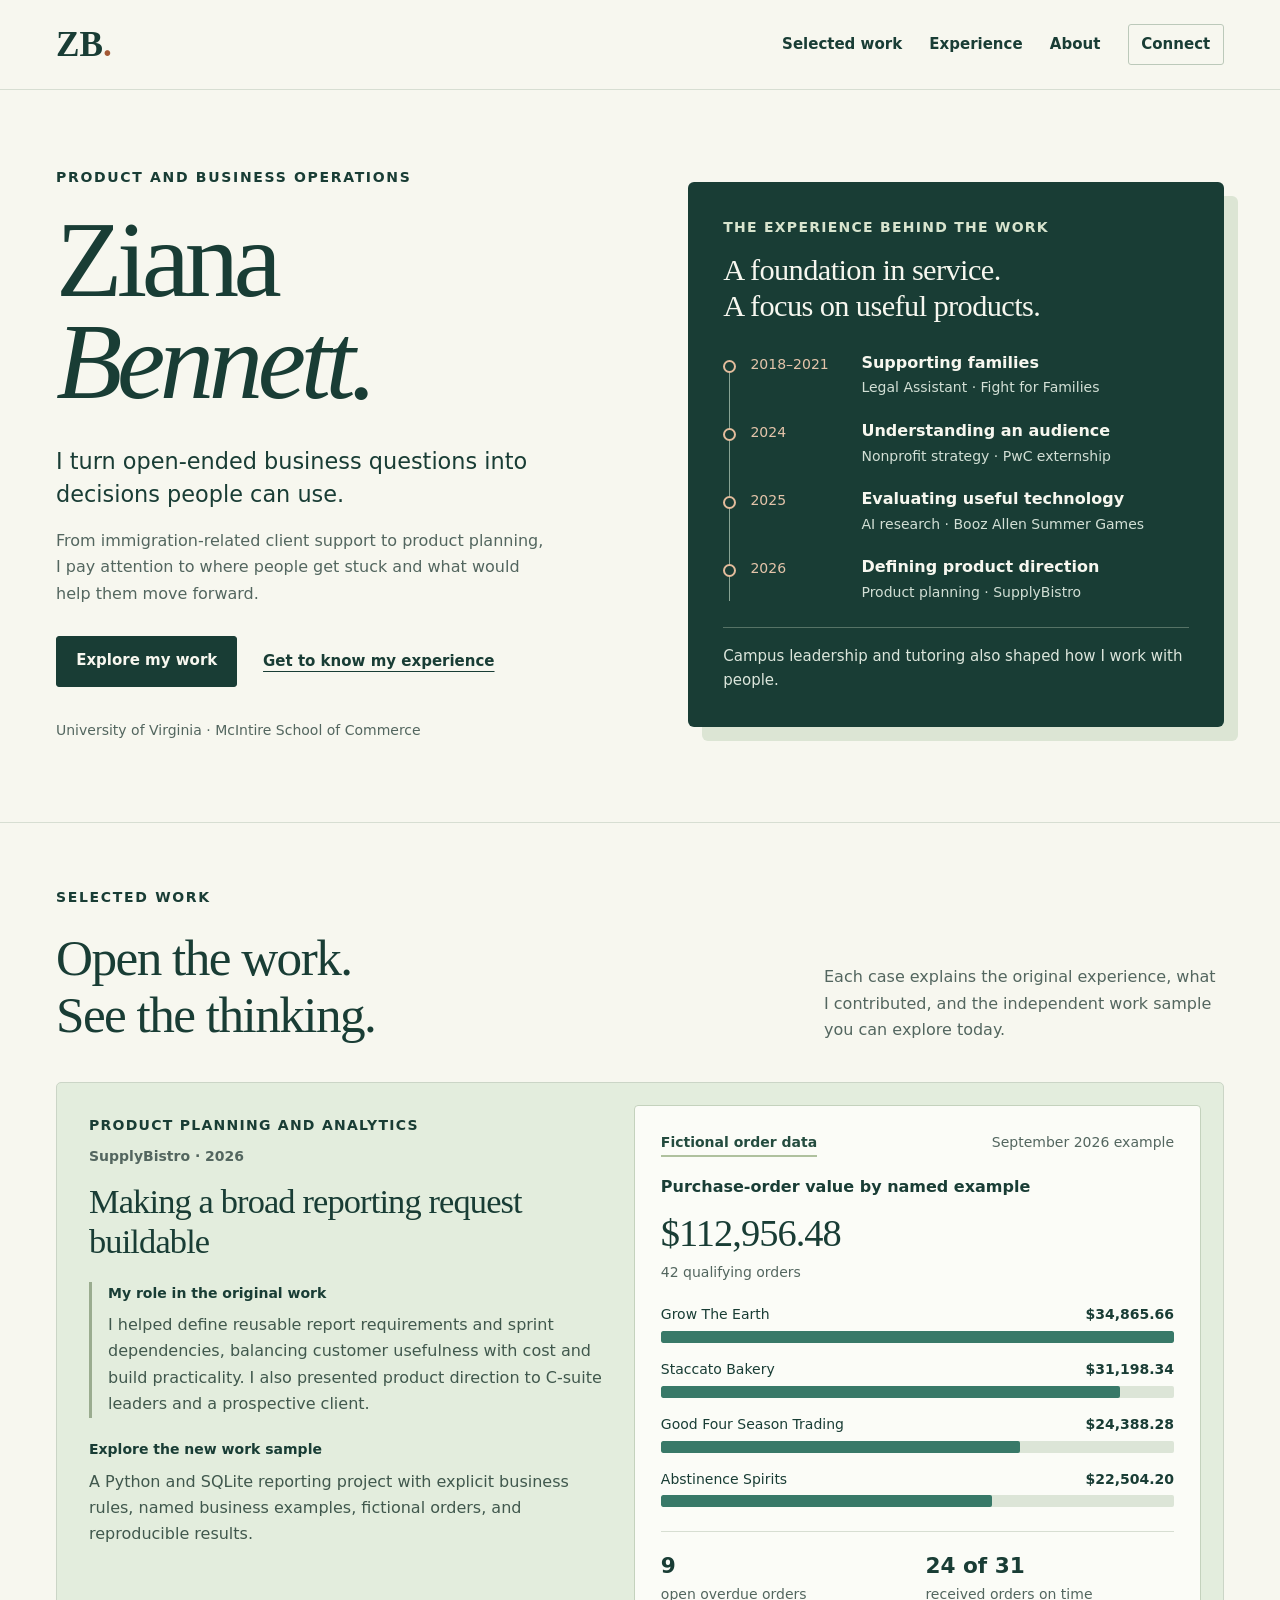
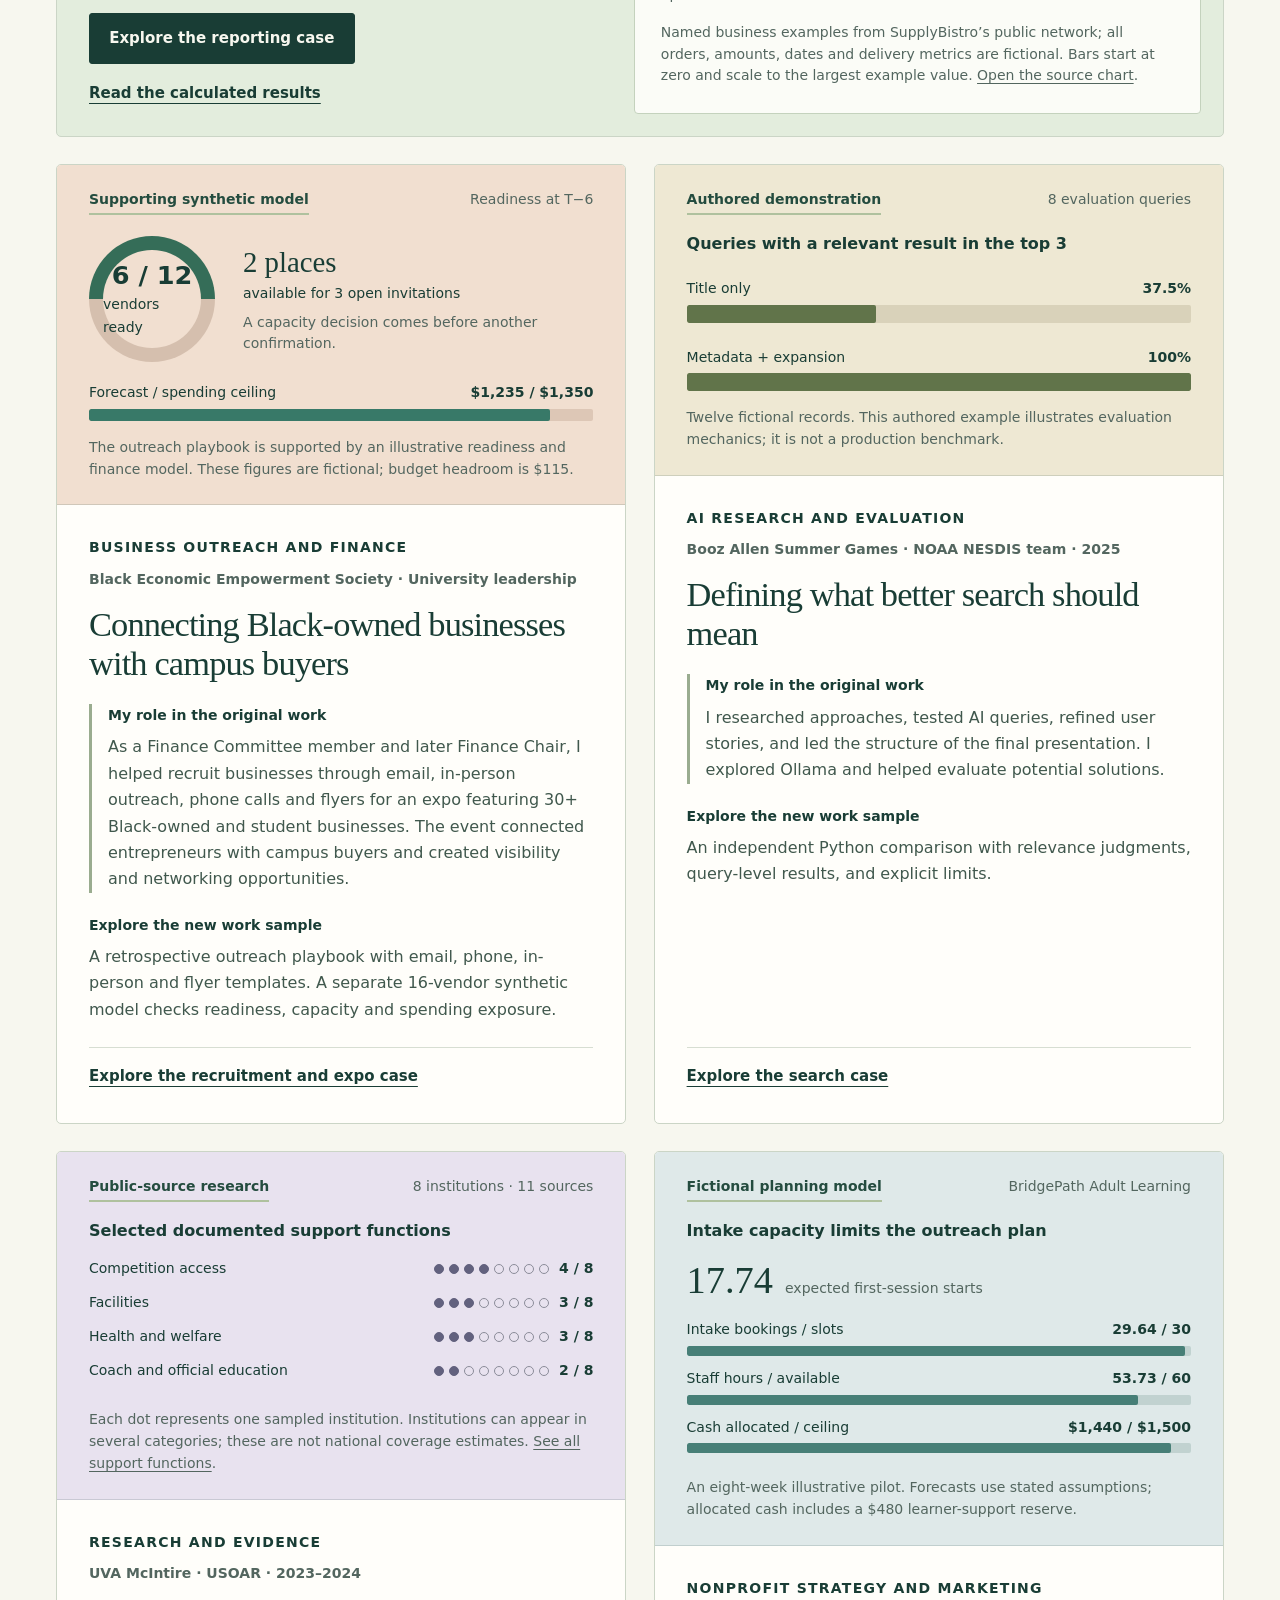
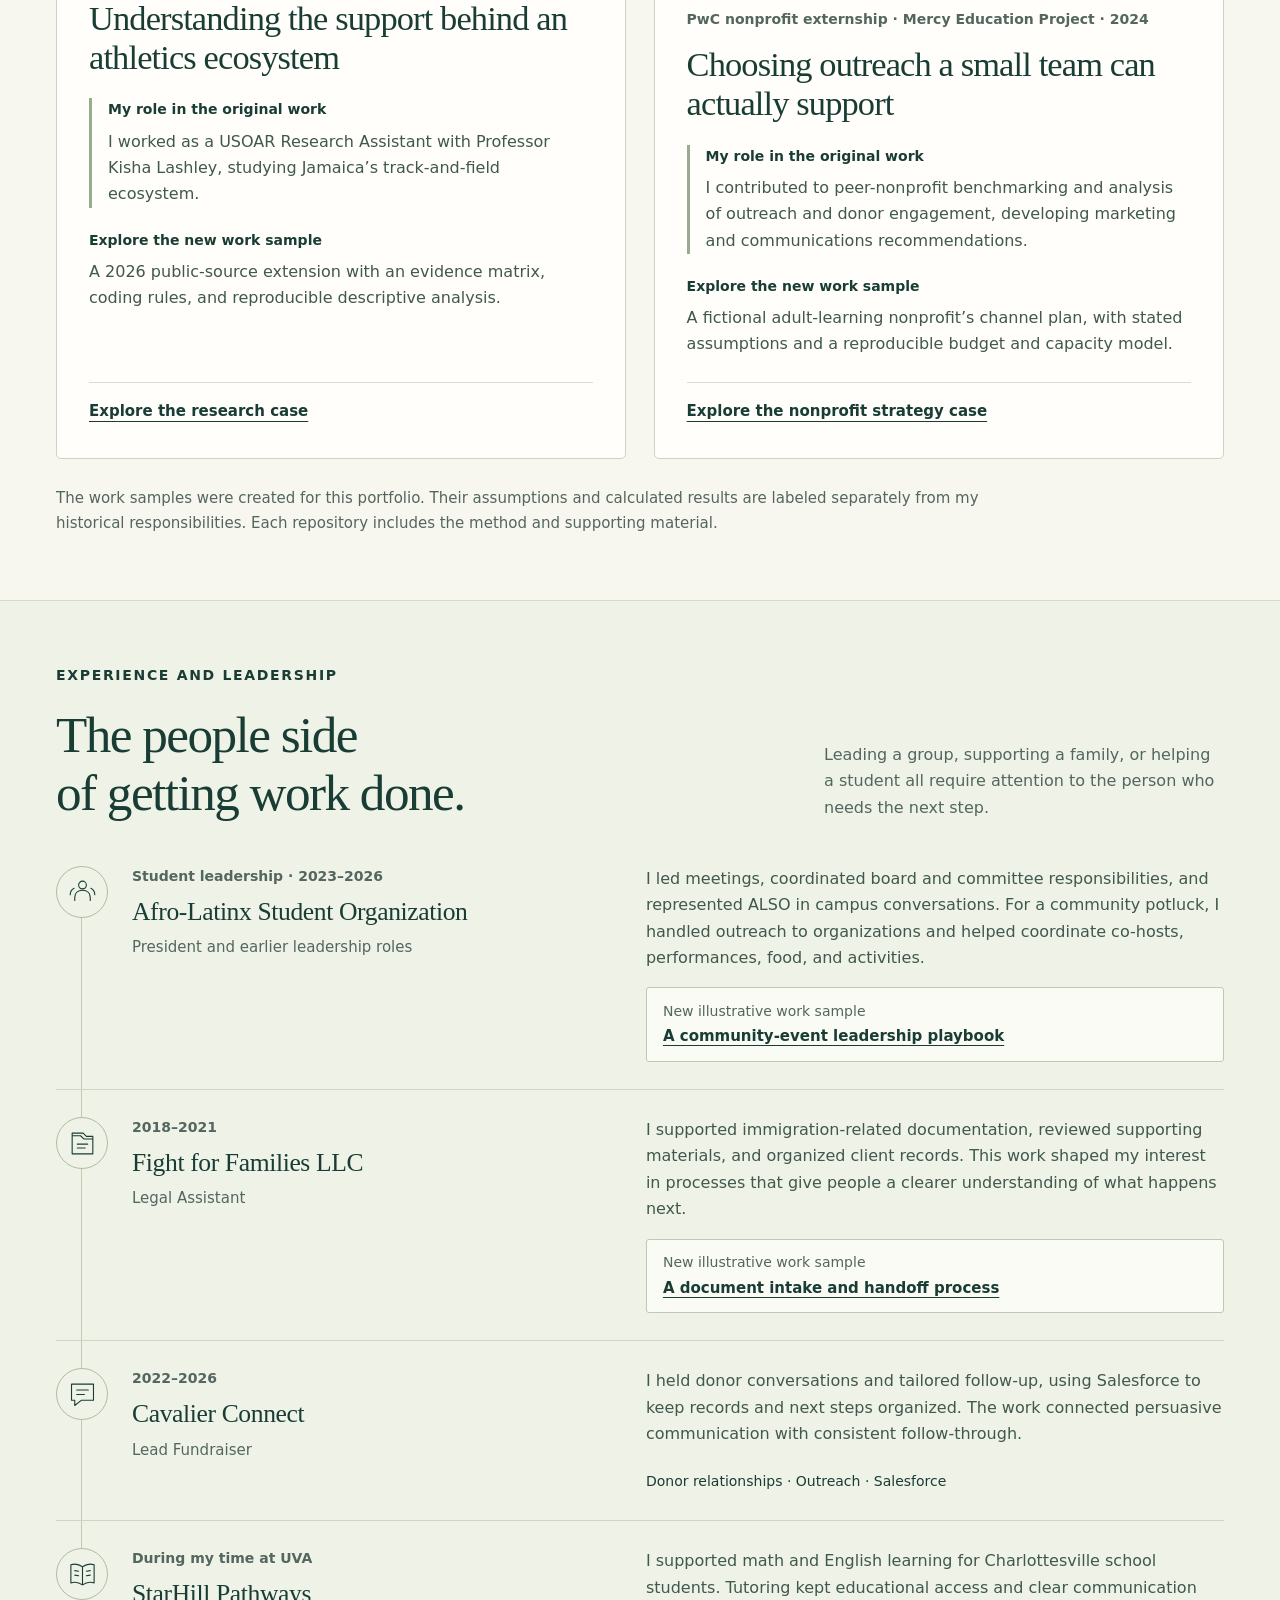
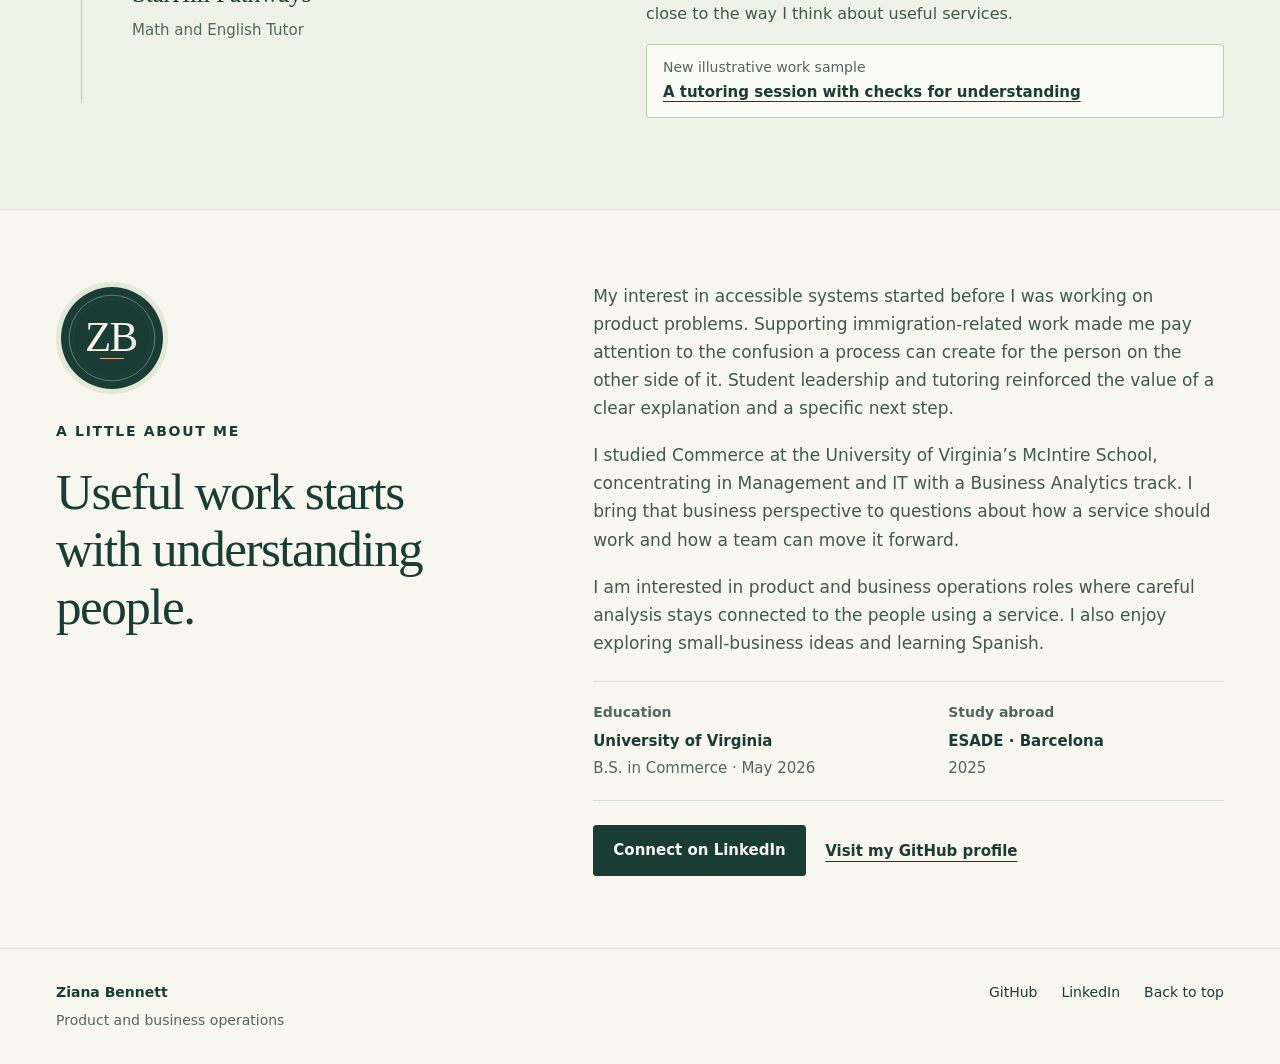
==== commit dcde37cb: "Strengthen BEES and reporting content in V1" ====
--- a/index.html
+++ b/index.html
@@ -54,27 +54,27 @@
             <p class="project-organization">SupplyBistro · 2026</p>
             <h3 id="reporting-title">Making a broad reporting request buildable</h3>
             <div class="role-context"><p class="small-label">My role in the original work</p><p>I helped define reusable report requirements and sprint dependencies, balancing customer usefulness with cost and build practicality. I also presented product direction to C-suite leaders and a prospective client.</p></div>
-            <p class="sample-description"><strong>Explore the new work sample</strong> A Python and SQLite reporting project with explicit business rules, synthetic orders, and reproducible results.</p>
+            <p class="sample-description"><strong>Explore the new work sample</strong> A Python and SQLite reporting project with explicit business rules, named business examples, fictional orders, and reproducible results.</p>
             <div class="project-links"><a class="button" href="https://github.com/zianabennett/supplybistro-ai-reporting">Explore the reporting case</a><a class="text-link" href="https://github.com/zianabennett/supplybistro-ai-reporting/blob/main/results/summary.md">Read the calculated results</a></div>
           </div>
           <figure class="report-visual">
-            <div class="visual-heading"><span class="sample-label">Synthetic data</span><span>September 2026 example</span></div>
-            <figcaption class="visual-title">Purchase-order value by supplier</figcaption>
+            <div class="visual-heading"><span class="sample-label">Fictional order data</span><span>September 2026 example</span></div>
+            <figcaption class="visual-title">Purchase-order value by named example</figcaption>
             <div class="visual-total"><strong>$112,956.48</strong><span>42 qualifying orders</span></div>
-            <div class="bar-chart"><div class="bar-row"><div class="bar-label"><span>Supplier Gamma</span><span>$34,865.66</span></div><div class="bar-track"><span style="--bar:100.0000%"></span></div></div><div class="bar-row"><div class="bar-label"><span>Supplier Alpha</span><span>$31,198.34</span></div><div class="bar-track"><span style="--bar:89.4816%"></span></div></div><div class="bar-row"><div class="bar-label"><span>Supplier Delta</span><span>$24,388.28</span></div><div class="bar-track"><span style="--bar:69.9493%"></span></div></div><div class="bar-row"><div class="bar-label"><span>Supplier Beta</span><span>$22,504.20</span></div><div class="bar-track"><span style="--bar:64.5455%"></span></div></div></div>
+            <div class="bar-chart"><div class="bar-row"><div class="bar-label"><span>Grow The Earth</span><span>$34,865.66</span></div><div class="bar-track"><span style="--bar:100.0000%"></span></div></div><div class="bar-row"><div class="bar-label"><span>Staccato Bakery</span><span>$31,198.34</span></div><div class="bar-track"><span style="--bar:89.4816%"></span></div></div><div class="bar-row"><div class="bar-label"><span>Good Four Season Trading</span><span>$24,388.28</span></div><div class="bar-track"><span style="--bar:69.9493%"></span></div></div><div class="bar-row"><div class="bar-label"><span>Abstinence Spirits</span><span>$22,504.20</span></div><div class="bar-track"><span style="--bar:64.5455%"></span></div></div></div>
             <div class="report-footer"><div><strong>9</strong><span>open overdue orders</span></div><div><strong>24 of 31</strong><span>received orders on time</span></div></div>
-            <p class="chart-note">Fictional suppliers and orders. Bars start at zero and scale to the largest supplier value. <a href="assets/supplier-order-value.svg">Open the source chart</a>.</p>
+            <p class="chart-note">Named business examples from SupplyBistro’s public network; all orders, amounts, dates and delivery metrics are fictional. Bars start at zero and scale to the largest example value. <a href="assets/supplier-order-value.svg">Open the source chart</a>.</p>
           </figure>
         </article>
 
         <article class="project-card card-peach" aria-labelledby="expo-title">
           <figure class="project-visual expo-visual">
-            <div class="visual-heading"><span class="sample-label">Synthetic scenario</span><span>Event readiness at T−6</span></div>
+            <div class="visual-heading"><span class="sample-label">Supporting synthetic model</span><span>Readiness at T−6</span></div>
             <div class="readiness-layout"><div class="donut" role="img" aria-label="Six of twelve confirmed vendors are ready, 50 percent"><div><strong>6 / 12</strong><span>vendors ready</span></div></div><div class="readiness-callout"><strong>2 places</strong><span>available for 3 open invitations</span><p>A capacity decision comes before another confirmation.</p></div></div>
             <div class="bar-row budget-bar"><div class="bar-label"><span>Forecast / spending ceiling</span><span>$1,235 / $1,350</span></div><div class="bar-track"><span style="--bar:91.4815%"></span></div></div>
-            <figcaption class="chart-note">Confirmed vendors form the readiness denominator. Budget headroom is $115.</figcaption>
+            <figcaption class="chart-note">The outreach playbook is supported by an illustrative readiness and finance model. These figures are fictional; budget headroom is $115.</figcaption>
           </figure>
-          <div class="project-copy"><p class="project-category">Operations and financial thinking</p><p class="project-organization">Black Economic Empowerment Society · University leadership</p><h3 id="expo-title">Knowing what needs attention before event day</h3><div class="role-context"><p class="small-label">My role in the original work</p><p>As a finance committee member and later Finance Chair, I helped lead a Black Business Expo involving 30+ vendors.</p></div><p class="sample-description"><strong>Explore the new work sample</strong> A separate 16-vendor operations exercise with readiness gates, a prioritized action list, and a budget exposure scenario.</p><a class="project-link" href="https://github.com/zianabennett/bees-business-expo">Explore the expo case</a></div>
+          <div class="project-copy"><p class="project-category">Business outreach and finance</p><p class="project-organization">Black Economic Empowerment Society · University leadership</p><h3 id="expo-title">Connecting Black-owned businesses with campus buyers</h3><div class="role-context"><p class="small-label">My role in the original work</p><p>As a Finance Committee member and later Finance Chair, I helped recruit businesses through email, in-person outreach, phone calls and flyers for an expo featuring 30+ Black-owned and student businesses. The event connected entrepreneurs with campus buyers and created visibility and networking opportunities.</p></div><p class="sample-description"><strong>Explore the new work sample</strong> A retrospective outreach playbook with email, phone, in-person and flyer templates. A separate 16-vendor synthetic model checks readiness, capacity and spending exposure.</p><a class="project-link" href="https://github.com/zianabennett/bees-business-expo">Explore the recruitment and expo case</a></div>
         </article>
 
         <article class="project-card card-sand" aria-labelledby="search-title">
